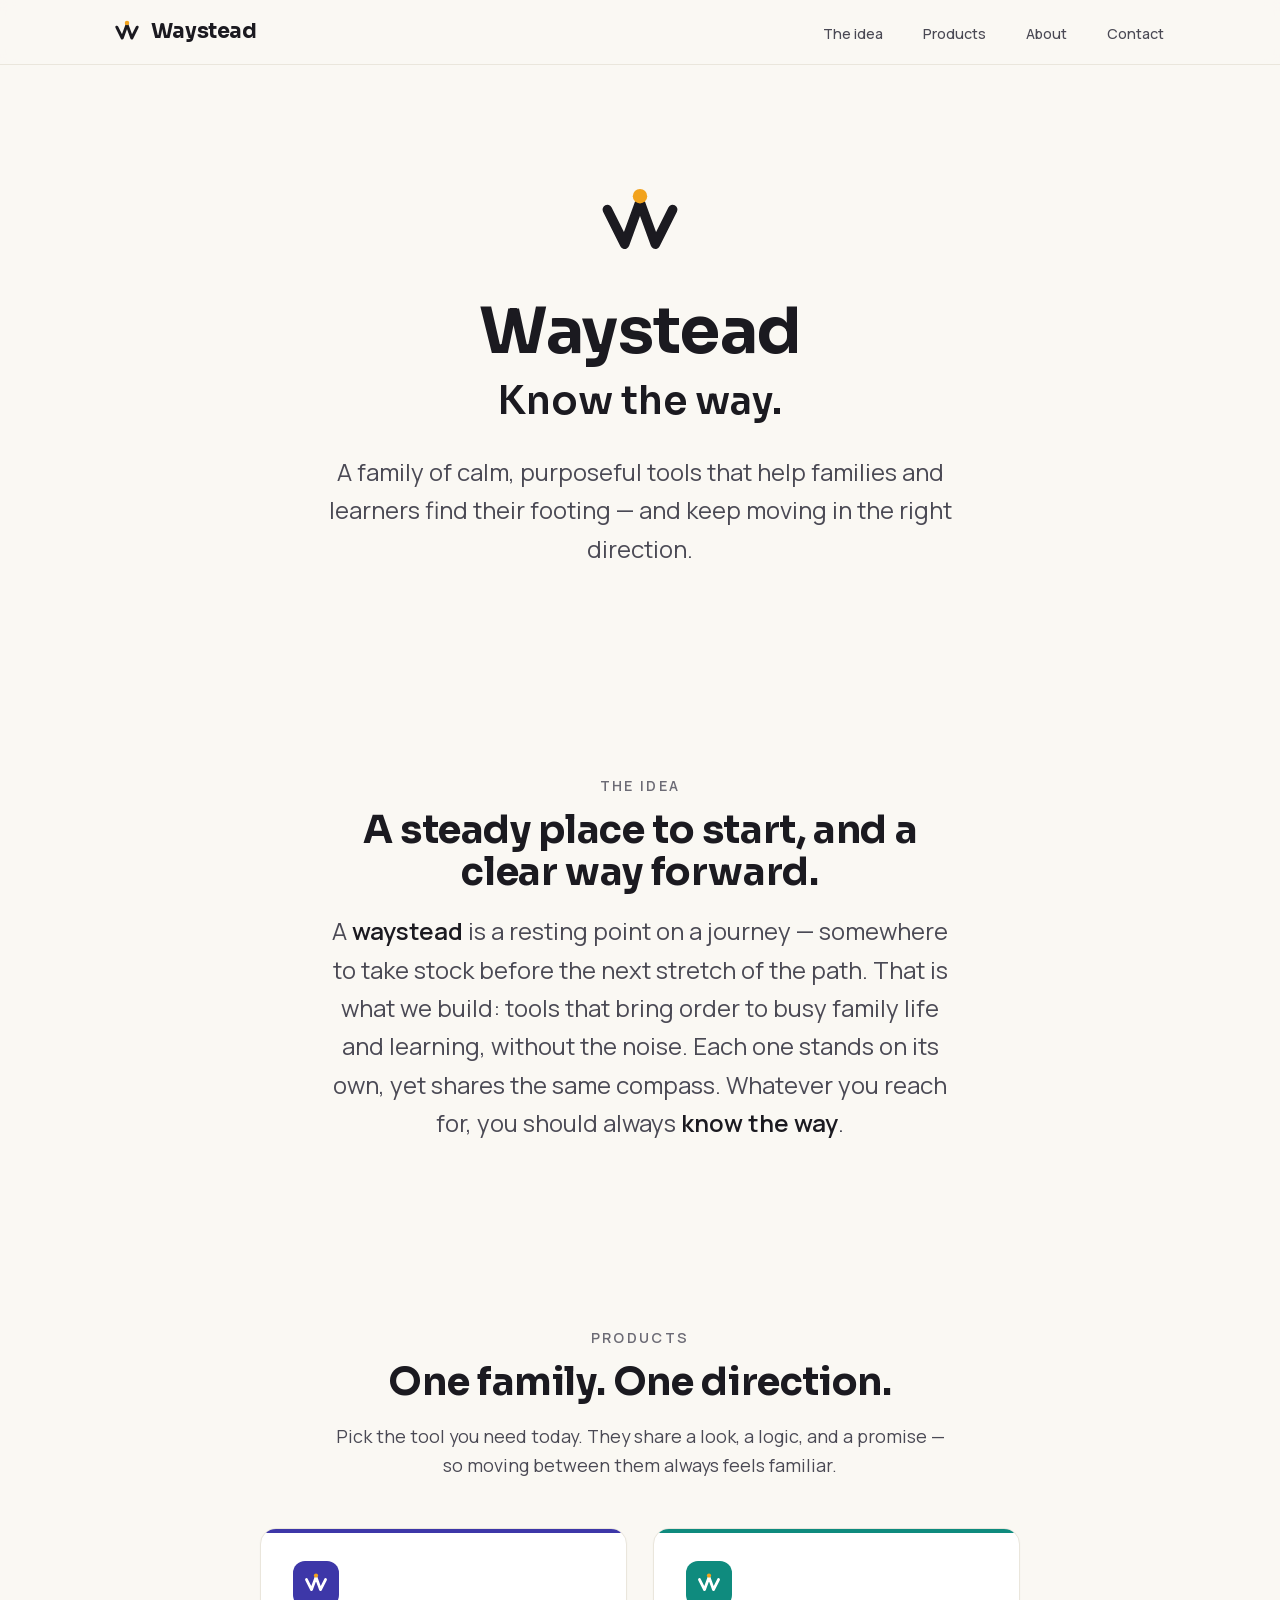
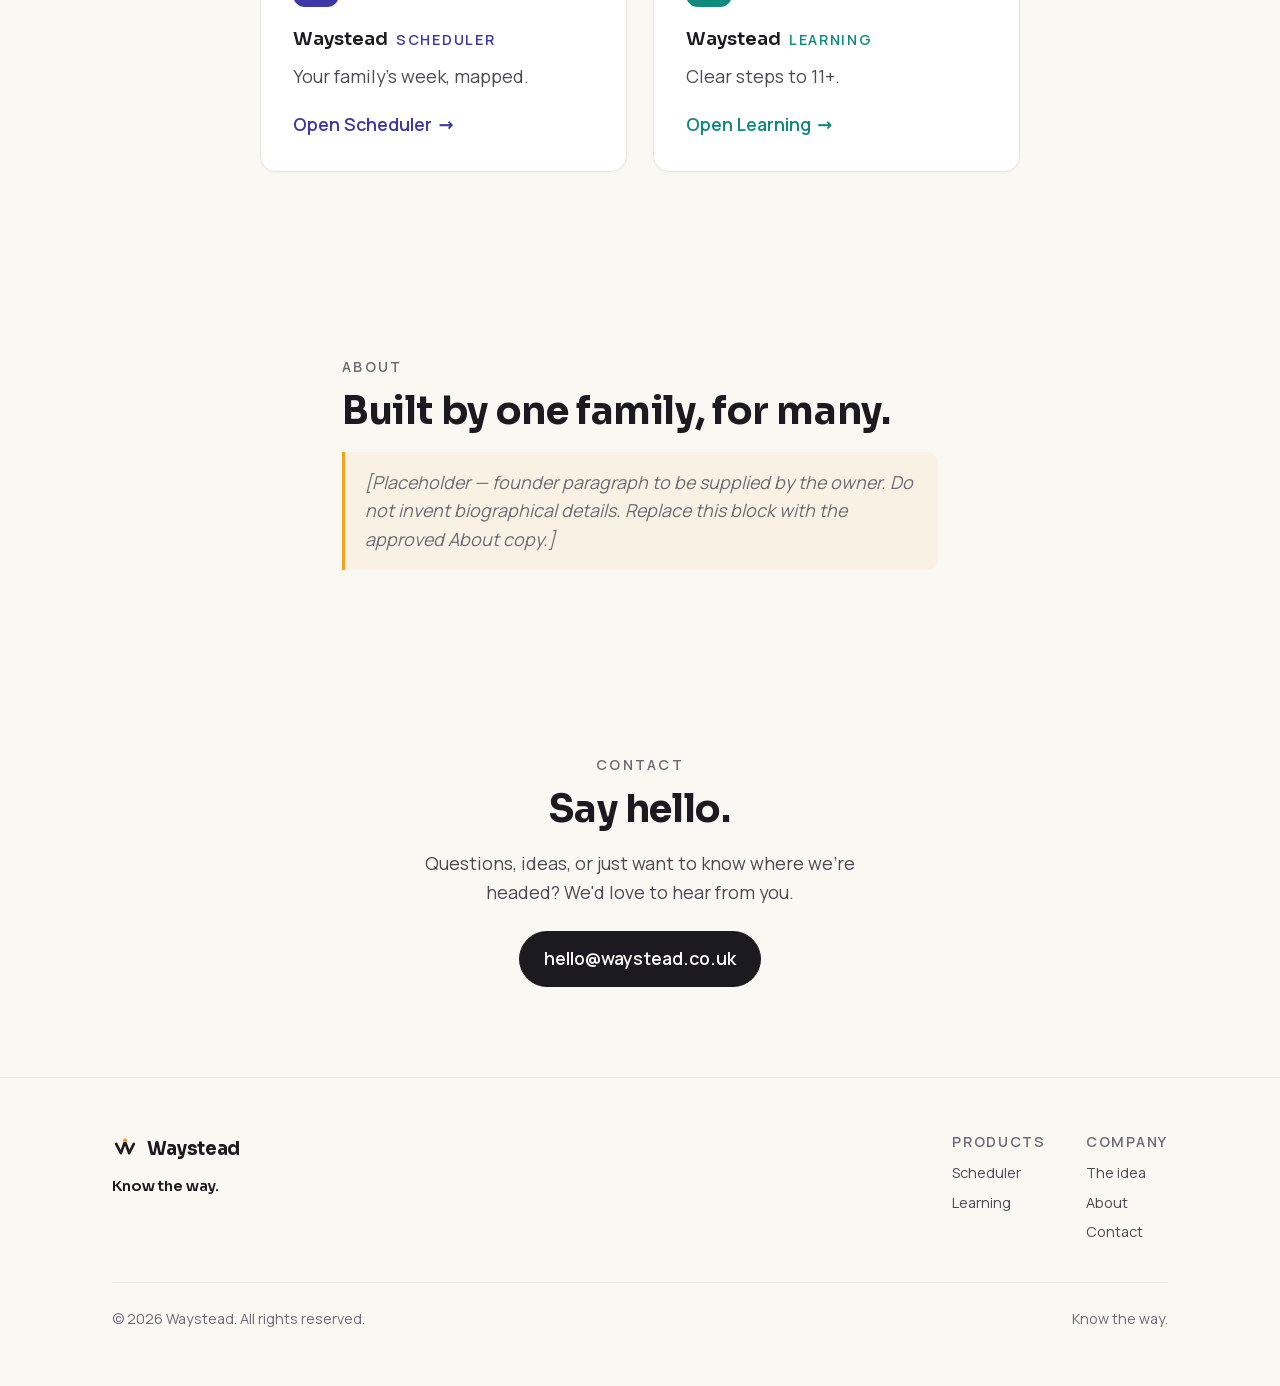
==== index.html @ 55f2e6d3 "Initial commit: Waystead parent static site Single-page static landing site for waystead.co.uk per t" ====
<!DOCTYPE html>
<html lang="en-GB" class="no-js">
<head>
  <meta charset="UTF-8" />
  <meta name="viewport" content="width=device-width, initial-scale=1" />

  <title>Waystead — Know the way.</title>
  <meta name="description" content="Waystead is a family of calm, purposeful tools that help families and learners know the way — starting with Waystead Scheduler and Waystead Learning." />
  <link rel="canonical" href="https://waystead.co.uk/" />
  <meta name="theme-color" content="#FAF8F3" />

  <!-- Icons -->
  <link rel="icon" href="/assets/icons/favicon.svg" type="image/svg+xml" />
  <link rel="icon" href="/assets/icons/favicon.ico" sizes="32x32" />
  <link rel="icon" href="/assets/icons/favicon-32.png" type="image/png" sizes="32x32" />
  <link rel="apple-touch-icon" href="/assets/icons/apple-touch-icon.png" />

  <!-- Open Graph / social -->
  <meta property="og:type" content="website" />
  <meta property="og:site_name" content="Waystead" />
  <meta property="og:title" content="Waystead — Know the way." />
  <meta property="og:description" content="A family of calm, purposeful tools that help families and learners know the way." />
  <meta property="og:url" content="https://waystead.co.uk/" />
  <meta property="og:locale" content="en_GB" />
  <meta property="og:image" content="https://waystead.co.uk/assets/icons/og-image.png" />
  <meta property="og:image:width" content="1200" />
  <meta property="og:image:height" content="630" />
  <meta property="og:image:alt" content="The Waystead waymark — a W of two upward chevrons with an amber dot at the summit." />

  <!-- Twitter -->
  <meta name="twitter:card" content="summary_large_image" />
  <meta name="twitter:title" content="Waystead — Know the way." />
  <meta name="twitter:description" content="A family of calm, purposeful tools that help families and learners know the way." />
  <meta name="twitter:image" content="https://waystead.co.uk/assets/icons/og-image.png" />
  <meta name="twitter:image:alt" content="The Waystead waymark — a W of two upward chevrons with an amber dot at the summit." />

  <!-- Performance: preload self-hosted fonts -->
  <link rel="preload" href="/assets/fonts/sora-latin-var.woff2" as="font" type="font/woff2" crossorigin />
  <link rel="preload" href="/assets/fonts/manrope-latin-var.woff2" as="font" type="font/woff2" crossorigin />

  <link rel="stylesheet" href="/css/styles.css" />

  <!-- Organization structured data (Tech Spec §8) -->
  <script type="application/ld+json">
  {
    "@context": "https://schema.org",
    "@type": "Organization",
    "name": "Waystead",
    "url": "https://waystead.co.uk/",
    "logo": "https://waystead.co.uk/assets/icons/og-image.png",
    "slogan": "Know the way.",
    "contactPoint": {
      "@type": "ContactPoint",
      "email": "hello@waystead.co.uk",
      "contactType": "customer support"
    }
  }
  </script>
</head>
<body>
  <a class="skip-link" href="#main">Skip to content</a>

  <!-- ===================================================================
       Header — neutral chrome (ink on paper). Waymark + wordmark + nav.
       =================================================================== -->
  <header class="site-header">
    <div class="container site-header__inner">
      <a class="brand" href="/" aria-label="Waystead — home">
        <svg class="waymark" viewBox="0 0 100 100" width="30" height="30" fill="none" aria-hidden="true" focusable="false">
          <path d="M16 34 L34 70 L50 26 L66 70 L84 34" stroke="#1B1A20" stroke-width="10" stroke-linecap="round" stroke-linejoin="round"></path>
          <circle cx="50" cy="20" r="7.5" fill="#F2A31D"></circle>
        </svg>
        <span class="wordmark">Waystead</span>
      </a>

      <button class="nav-toggle" type="button" aria-expanded="false" aria-controls="primary-nav" aria-label="Open menu">
        <span class="nav-toggle__bars" aria-hidden="true"></span>
      </button>

      <nav class="nav" id="primary-nav" aria-label="Primary">
        <ul class="nav__list">
          <li><a class="nav__link" href="#idea">The idea</a></li>
          <li><a class="nav__link" href="#products">Products</a></li>
          <li><a class="nav__link" href="#about">About</a></li>
          <li><a class="nav__link" href="#contact">Contact</a></li>
        </ul>
      </nav>
    </div>
  </header>

  <main id="main">
    <!-- =================================================================
         Hero — neutral chrome. Waymark, wordmark, tagline, support line.
         ================================================================= -->
    <section class="hero container" aria-labelledby="hero-title">
      <svg class="hero__mark" viewBox="0 0 100 100" width="96" height="96" fill="none" role="img" aria-label="Waystead waymark">
        <path d="M16 34 L34 70 L50 26 L66 70 L84 34" stroke="#1B1A20" stroke-width="10" stroke-linecap="round" stroke-linejoin="round"></path>
        <circle cx="50" cy="20" r="7.5" fill="#F2A31D"></circle>
      </svg>
      <h1 class="hero__wordmark" id="hero-title">Waystead</h1>
      <p class="hero__tagline">Know the way.</p>
      <p class="hero__support">A family of calm, purposeful tools that help families and learners find their footing — and keep moving in the right direction.</p>
    </section>

    <!-- =================================================================
         The idea — brand story.
         ================================================================= -->
    <section class="section idea" id="idea" aria-labelledby="idea-title">
      <div class="container idea__inner">
        <span class="eyebrow">The idea</span>
        <h2 id="idea-title">A steady place to start, and a clear way forward.</h2>
        <p>A <strong>waystead</strong> is a resting point on a journey — somewhere to take stock before the next stretch of the path. That is what we build: tools that bring order to busy family life and learning, without the noise. Each one stands on its own, yet shares the same compass. Whatever you reach for, you should always <strong>know the way</strong>.</p>
      </div>
    </section>

    <!-- =================================================================
         Products
         ---------------------------------------------------------------
         SINGLE SOURCE OF TRUTH for product data (Tech Spec §5.1).
         Only `live: true` products are rendered below. To LAUNCH a
         product: set live:true, add its href, then uncomment its card
         in the grid AND in the footer "Products" list. Nothing else.

           const products = [
             { slug:'scheduler', descriptor:'Scheduler', live:true,  accent:'indigo',
               tagline:"Your family's week, mapped.", href:'https://scheduler.waystead.co.uk' },
             { slug:'learning',  descriptor:'Learning',  live:true,  accent:'teal',
               tagline:'Clear steps to 11+.',          href:'https://learn.waystead.co.uk' },
             // --- Hidden until launch: do NOT render while live:false ---
             { slug:'tutoring',   descriptor:'Tutoring',   live:false, accent:'amber',
               tagline:'One-to-one, one step at a time.', href:'' },
             { slug:'consulting', descriptor:'Consulting', live:false, accent:'slate',
               tagline:'A steadier way to decide.',        href:'' },
           ];
         ================================================================= -->
    <section class="section products" id="products" aria-labelledby="products-title">
      <div class="container">
        <div class="products__head">
          <span class="eyebrow">Products</span>
          <h2 id="products-title">One family. One direction.</h2>
          <p>Pick the tool you need today. They share a look, a logic, and a promise — so moving between them always feels familiar.</p>
        </div>

        <div class="product-grid">
          <!-- LIVE: Scheduler (indigo) -->
          <a class="card card--indigo" href="https://scheduler.waystead.co.uk">
            <span class="card__badge" aria-hidden="true">
              <svg viewBox="0 0 100 100" width="28" height="28" fill="none">
                <path d="M16 34 L34 70 L50 26 L66 70 L84 34" stroke="#FFFFFF" stroke-width="10" stroke-linecap="round" stroke-linejoin="round"></path>
                <circle cx="50" cy="20" r="7.5" fill="#F2A31D"></circle>
              </svg>
            </span>
            <span class="card__brand">
              <span class="card__wordmark">Waystead</span>
              <span class="card__descriptor">Scheduler</span>
            </span>
            <p class="card__tagline">Your family's week, mapped.</p>
            <span class="card__cta">Open Scheduler <span class="arrow" aria-hidden="true">→</span></span>
          </a>

          <!-- LIVE: Learning (teal) -->
          <a class="card card--teal" href="https://learn.waystead.co.uk">
            <span class="card__badge" aria-hidden="true">
              <svg viewBox="0 0 100 100" width="28" height="28" fill="none">
                <path d="M16 34 L34 70 L50 26 L66 70 L84 34" stroke="#FFFFFF" stroke-width="10" stroke-linecap="round" stroke-linejoin="round"></path>
                <circle cx="50" cy="20" r="7.5" fill="#F2A31D"></circle>
              </svg>
            </span>
            <span class="card__brand">
              <span class="card__wordmark">Waystead</span>
              <span class="card__descriptor">Learning</span>
            </span>
            <p class="card__tagline">Clear steps to 11+.</p>
            <span class="card__cta">Open Learning <span class="arrow" aria-hidden="true">→</span></span>
          </a>

          <!-- ============================================================
               HIDDEN UNTIL LAUNCH — do not render while live:false.
               Uncomment a block (and its footer entry) the day it ships.

          <a class="card card--amber" href="REPLACE_WITH_HREF">
            <span class="card__badge" aria-hidden="true">
              <svg viewBox="0 0 100 100" width="28" height="28" fill="none">
                <path d="M16 34 L34 70 L50 26 L66 70 L84 34" stroke="#FFFFFF" stroke-width="10" stroke-linecap="round" stroke-linejoin="round"></path>
                <circle cx="50" cy="20" r="7.5" fill="#F2A31D"></circle>
              </svg>
            </span>
            <span class="card__brand">
              <span class="card__wordmark">Waystead</span>
              <span class="card__descriptor">Tutoring</span>
            </span>
            <p class="card__tagline">One-to-one, one step at a time.</p>
            <span class="card__cta">Open Tutoring <span class="arrow" aria-hidden="true">→</span></span>
          </a>

          <a class="card card--slate" href="REPLACE_WITH_HREF">
            <span class="card__badge" aria-hidden="true">
              <svg viewBox="0 0 100 100" width="28" height="28" fill="none">
                <path d="M16 34 L34 70 L50 26 L66 70 L84 34" stroke="#FFFFFF" stroke-width="10" stroke-linecap="round" stroke-linejoin="round"></path>
                <circle cx="50" cy="20" r="7.5" fill="#F2A31D"></circle>
              </svg>
            </span>
            <span class="card__brand">
              <span class="card__wordmark">Waystead</span>
              <span class="card__descriptor">Consulting</span>
            </span>
            <p class="card__tagline">A steadier way to decide.</p>
            <span class="card__cta">Open Consulting <span class="arrow" aria-hidden="true">→</span></span>
          </a>
               ============================================================ -->
        </div>
      </div>
    </section>

    <!-- =================================================================
         About — founder/company. Owner-supplied; placeholder until given.
         ================================================================= -->
    <section class="section about" id="about" aria-labelledby="about-title">
      <div class="container about__inner">
        <span class="eyebrow">About</span>
        <h2 id="about-title">Built by one family, for many.</h2>
        <p class="placeholder"><em>[Placeholder — founder paragraph to be supplied by the owner. Do not invent biographical details. Replace this block with the approved About copy.]</em></p>
      </div>
    </section>

    <!-- =================================================================
         Contact
         ================================================================= -->
    <section class="section contact" id="contact" aria-labelledby="contact-title">
      <div class="container contact__inner">
        <span class="eyebrow">Contact</span>
        <h2 id="contact-title">Say hello.</h2>
        <p>Questions, ideas, or just want to know where we're headed? We'd love to hear from you.</p>
        <a class="btn" href="mailto:hello@waystead.co.uk">hello@waystead.co.uk</a>
      </div>
    </section>
  </main>

  <!-- ===================================================================
       Footer — neutral chrome. Wordmark, LIVE products only, contact.
       =================================================================== -->
  <footer class="site-footer">
    <div class="container">
      <div class="site-footer__top">
        <div>
          <a class="brand" href="/" aria-label="Waystead — home">
            <svg class="waymark" viewBox="0 0 100 100" width="26" height="26" fill="none" aria-hidden="true" focusable="false">
              <path d="M16 34 L34 70 L50 26 L66 70 L84 34" stroke="#1B1A20" stroke-width="10" stroke-linecap="round" stroke-linejoin="round"></path>
              <circle cx="50" cy="20" r="7.5" fill="#F2A31D"></circle>
            </svg>
            <span class="wordmark">Waystead</span>
          </a>
          <p class="site-footer__tagline">Know the way.</p>
        </div>

        <nav class="footer-nav" aria-label="Footer">
          <div class="footer-nav__col">
            <h3>Products</h3>
            <ul>
              <!-- LIVE products only. Add an entry here when a product launches. -->
              <li><a href="https://scheduler.waystead.co.uk">Scheduler</a></li>
              <li><a href="https://learn.waystead.co.uk">Learning</a></li>
            </ul>
          </div>
          <div class="footer-nav__col">
            <h3>Company</h3>
            <ul>
              <li><a href="#idea">The idea</a></li>
              <li><a href="#about">About</a></li>
              <li><a href="mailto:hello@waystead.co.uk">Contact</a></li>
            </ul>
          </div>
        </nav>
      </div>

      <div class="site-footer__bottom">
        <span>&copy; <span id="year">2026</span> Waystead. All rights reserved.</span>
        <span>Know the way.</span>
      </div>
    </div>
  </footer>

  <script src="/js/main.js" defer></script>
</body>
</html>
---- css/styles.css ----
/* ==========================================================================
   Waystead — parent site stylesheet
   Static, dependency-light. Brand tokens per Tech Spec §4.
   Rules enforced here:
   - Wordmark "Waystead" is always --ink, never recoloured.
   - Parent chrome (header/hero/footer) is --ink on --paper only.
   - Accent colours appear ONLY on product cards (.card--*).
   ========================================================================== */

/* ---- Self-hosted fonts (latin subset, variable woff2) -------------------- */
/* Manrope variable covers 400–600; Sora variable covers 600–700.            */
@font-face {
  font-family: "Manrope";
  font-style: normal;
  font-weight: 400 600;
  font-display: swap;
  src: url("../assets/fonts/manrope-latin-var.woff2") format("woff2");
  unicode-range: U+0000-00FF, U+0131, U+0152-0153, U+02BB-02BC, U+02C6, U+02DA,
    U+02DC, U+2000-206F, U+2074, U+20AC, U+2122, U+2191, U+2193, U+2212, U+2215,
    U+FEFF, U+FFFD;
}
@font-face {
  font-family: "Sora";
  font-style: normal;
  font-weight: 600 700;
  font-display: swap;
  src: url("../assets/fonts/sora-latin-var.woff2") format("woff2");
  unicode-range: U+0000-00FF, U+0131, U+0152-0153, U+02BB-02BC, U+02C6, U+02DA,
    U+02DC, U+2000-206F, U+2074, U+20AC, U+2122, U+2191, U+2193, U+2212, U+2215,
    U+FEFF, U+FFFD;
}

/* ---- Brand tokens (Tech Spec §4) ---------------------------------------- */
:root {
  /* Colour */
  --indigo: #3d37a8;   /* Scheduler accent / primary */
  --teal:   #0f8b7e;   /* Learning accent */
  --amber:  #f2a31d;   /* "you are here" dot / Tutoring */
  --slate:  #4b5567;   /* Consulting accent */
  --ink:    #1b1a20;   /* text */
  --paper:  #faf8f3;   /* background */

  /* Derived neutrals (kept within the ink/paper family, no new brand hues) */
  --ink-70: #4a4954;
  --ink-55: #6c6b75;
  --hairline: #eae6dc;
  --card-bg: #ffffff;

  /* Type */
  --font-head: "Sora", system-ui, -apple-system, "Segoe UI", sans-serif;
  --font-body: "Manrope", system-ui, -apple-system, "Segoe UI", sans-serif;

  /* Layout */
  --maxw: 1120px;
  --radius: 16px;
  --gap: clamp(1rem, 2vw, 2rem);

  /* Fluid type scale */
  --step--1: clamp(0.83rem, 0.8rem + 0.15vw, 0.9rem);
  --step-0:  clamp(1rem, 0.96rem + 0.2vw, 1.125rem);
  --step-1:  clamp(1.2rem, 1.1rem + 0.5vw, 1.5rem);
  --step-2:  clamp(1.6rem, 1.3rem + 1.4vw, 2.4rem);
  --step-3:  clamp(2.4rem, 1.8rem + 3vw, 4rem);
}

/* ---- Reset / base ------------------------------------------------------- */
*,
*::before,
*::after { box-sizing: border-box; }

html { -webkit-text-size-adjust: 100%; scroll-behavior: smooth; }

@media (prefers-reduced-motion: reduce) {
  html { scroll-behavior: auto; }
  *,
  *::before,
  *::after {
    animation-duration: 0.001ms !important;
    animation-iteration-count: 1 !important;
    transition-duration: 0.001ms !important;
    scroll-behavior: auto !important;
  }
}

body {
  margin: 0;
  font-family: var(--font-body);
  font-size: var(--step-0);
  font-weight: 400;
  line-height: 1.6;
  color: var(--ink);
  background: var(--paper);
  -webkit-font-smoothing: antialiased;
  text-rendering: optimizeLegibility;
}

h1, h2, h3 {
  font-family: var(--font-head);
  line-height: 1.1;
  color: var(--ink);
  margin: 0 0 0.5em;
  letter-spacing: -0.01em;
}

p { margin: 0 0 1rem; }
p:last-child { margin-bottom: 0; }

a { color: inherit; }

img, svg { display: block; max-width: 100%; }

/* ---- Focus visibility (a11y §7) ----------------------------------------- */
:focus-visible {
  outline: 3px solid var(--indigo);
  outline-offset: 3px;
  border-radius: 4px;
}

/* Skip link */
.skip-link {
  position: absolute;
  left: 0.5rem;
  top: -3rem;
  z-index: 200;
  background: var(--ink);
  color: var(--paper);
  padding: 0.6rem 1rem;
  border-radius: 8px;
  font-weight: 600;
  transition: top 0.15s ease;
}
.skip-link:focus { top: 0.5rem; }

.visually-hidden {
  position: absolute !important;
  width: 1px; height: 1px;
  padding: 0; margin: -1px;
  overflow: hidden;
  clip: rect(0 0 0 0);
  white-space: nowrap;
  border: 0;
}

/* ---- Layout helpers ----------------------------------------------------- */
.container {
  width: 100%;
  max-width: var(--maxw);
  margin-inline: auto;
  padding-inline: clamp(1.1rem, 4vw, 2rem);
}

.section { padding-block: clamp(3rem, 7vw, 6rem); }

/* ---- Wordmark (ALWAYS ink — never recoloured) --------------------------- */
.wordmark {
  font-family: var(--font-head);
  font-weight: 700;
  color: var(--ink);
  letter-spacing: -0.02em;
  text-decoration: none;
}

/* Shared waymark mark sizing */
.waymark { flex: none; }

/* ==========================================================================
   Header
   ========================================================================== */
.site-header {
  position: sticky;
  top: 0;
  z-index: 100;
  background: color-mix(in srgb, var(--paper) 88%, transparent);
  backdrop-filter: saturate(140%) blur(8px);
  border-bottom: 1px solid var(--hairline);
}

.site-header__inner {
  display: flex;
  align-items: center;
  justify-content: space-between;
  gap: 1rem;
  min-height: 64px;
  padding-block: 0.5rem;
}

.brand {
  display: inline-flex;
  align-items: center;
  gap: 0.55rem;
  text-decoration: none;
}
.brand .waymark { width: 30px; height: 30px; }
.brand .wordmark { font-size: 1.3rem; }

/* Primary nav */
.nav { display: flex; align-items: center; }
.nav__list {
  display: flex;
  align-items: center;
  gap: clamp(1rem, 2.5vw, 2rem);
  list-style: none;
  margin: 0;
  padding: 0;
}
.nav__link {
  font-family: var(--font-body);
  font-weight: 500;
  font-size: var(--step--1);
  color: var(--ink-70);
  text-decoration: none;
  padding: 0.5rem 0.25rem;
  position: relative;
}
.nav__link:hover { color: var(--ink); }
.nav__link::after {
  content: "";
  position: absolute;
  left: 0.25rem; right: 0.25rem; bottom: 0.2rem;
  height: 2px;
  background: var(--amber);
  transform: scaleX(0);
  transform-origin: left;
  transition: transform 0.18s ease;
}
.nav__link:hover::after,
.nav__link:focus-visible::after { transform: scaleX(1); }

/* Hamburger toggle (hidden on desktop) */
.nav-toggle {
  display: none;
  align-items: center;
  justify-content: center;
  width: 44px; height: 44px;
  padding: 0;
  background: transparent;
  border: 1px solid var(--hairline);
  border-radius: 10px;
  cursor: pointer;
  color: var(--ink);
}
.nav-toggle__bars,
.nav-toggle__bars::before,
.nav-toggle__bars::after {
  content: "";
  display: block;
  width: 20px; height: 2px;
  background: currentColor;
  border-radius: 2px;
  transition: transform 0.2s ease, opacity 0.2s ease;
}
.nav-toggle__bars { position: relative; }
.nav-toggle__bars::before { position: absolute; top: -6px; }
.nav-toggle__bars::after  { position: absolute; top: 6px; }
.nav-toggle[aria-expanded="true"] .nav-toggle__bars { background: transparent; }
.nav-toggle[aria-expanded="true"] .nav-toggle__bars::before { top: 0; transform: rotate(45deg); }
.nav-toggle[aria-expanded="true"] .nav-toggle__bars::after  { top: 0; transform: rotate(-45deg); }

/* ==========================================================================
   Hero  (neutral chrome — ink on paper only)
   ========================================================================== */
.hero {
  text-align: center;
  padding-block: clamp(3.5rem, 9vw, 7rem);
}
.hero__mark {
  width: clamp(64px, 12vw, 96px);
  height: auto;
  margin: 0 auto 1.5rem;
}
.hero__wordmark {
  font-size: var(--step-3);
  font-weight: 700;
  margin: 0 0 0.25rem;
}
.hero__tagline {
  font-family: var(--font-head);
  font-weight: 600;
  font-size: var(--step-2);
  color: var(--ink);
  margin: 0 0 1.25rem;
}
.hero__support {
  max-width: 46ch;
  margin-inline: auto;
  color: var(--ink-70);
  font-size: var(--step-1);
}

/* ==========================================================================
   The idea
   ========================================================================== */
.idea__inner { max-width: 64ch; margin-inline: auto; text-align: center; }
.idea h2 { font-size: var(--step-2); }
.idea p { color: var(--ink-70); font-size: var(--step-1); }
.idea strong { color: var(--ink); font-weight: 600; }

.eyebrow {
  display: inline-block;
  font-family: var(--font-body);
  font-weight: 600;
  font-size: var(--step--1);
  letter-spacing: 0.16em;
  text-transform: uppercase;
  color: var(--ink-55);
  margin-bottom: 0.75rem;
}

/* ==========================================================================
   Products
   Column count follows the number of live cards (auto-fit, centred).
   ========================================================================== */
.products { text-align: center; }
.products__head { max-width: 56ch; margin: 0 auto clamp(2rem, 5vw, 3rem); }
.products h2 { font-size: var(--step-2); }
.products__head p { color: var(--ink-70); }

.product-grid {
  display: grid;
  /* Auto-fit so the grid follows the live-product count: 1 col on mobile,
     up to as many ~300px columns as fit. With 2 live products this yields
     2 centred columns on tablet/desktop, and adapts to 3–4 automatically. */
  grid-template-columns: repeat(auto-fit, minmax(min(100%, 300px), 1fr));
  gap: var(--gap);
  max-width: 760px;          /* keeps 2 cards centred, not stretched full-width */
  margin-inline: auto;
}

/* Product card — accent scoped here ONLY */
.card {
  --accent: var(--ink);
  display: flex;
  flex-direction: column;
  text-align: left;
  background: var(--card-bg);
  border: 1px solid var(--hairline);
  border-radius: var(--radius);
  padding: clamp(1.5rem, 3vw, 2rem);
  text-decoration: none;
  color: var(--ink);
  box-shadow: 0 1px 2px rgba(27, 26, 32, 0.04);
  transition: transform 0.18s ease, box-shadow 0.18s ease, border-color 0.18s ease;
  position: relative;
  overflow: hidden;
}
.card::before {            /* accent top rule */
  content: "";
  position: absolute;
  inset: 0 0 auto 0;
  height: 4px;
  background: var(--accent);
}
a.card:hover {
  transform: translateY(-3px);
  box-shadow: 0 12px 28px rgba(27, 26, 32, 0.10);
  border-color: color-mix(in srgb, var(--accent) 40%, var(--hairline));
}

.card__badge {
  width: 46px; height: 46px;
  display: grid;
  place-items: center;
  border-radius: 12px;
  background: var(--accent);
  margin-bottom: 1.1rem;
}
.card__badge svg { width: 28px; height: 28px; }

/* Brand line inside a card: wordmark stays ink, descriptor takes the accent */
.card__brand {
  display: flex;
  align-items: baseline;
  gap: 0.5rem;
  flex-wrap: wrap;
  margin-bottom: 0.5rem;
}
.card__wordmark {
  font-family: var(--font-head);
  font-weight: 600;
  font-size: 1.15rem;
  color: var(--ink);          /* never recoloured */
}
.card__descriptor {
  font-family: var(--font-body);
  font-weight: 600;
  font-size: var(--step--1);
  letter-spacing: 0.12em;
  text-transform: uppercase;
  color: var(--accent);       /* accent appears here */
}
.card__tagline {
  color: var(--ink-70);
  margin: 0 0 1.25rem;
}
.card__cta {
  margin-top: auto;
  font-weight: 600;
  color: var(--accent);
  display: inline-flex;
  align-items: center;
  gap: 0.4rem;
}
.card__cta .arrow { transition: transform 0.18s ease; }
a.card:hover .card__cta .arrow { transform: translateX(3px); }

/* Accent modifiers (Tech Spec §5 reusable component) */
.card--indigo { --accent: var(--indigo); }
.card--teal   { --accent: var(--teal); }
.card--amber  { --accent: var(--amber); }
.card--slate  { --accent: var(--slate); }

/* "In development" variant (used only if a future card is rendered) */
.card--soon { cursor: default; }
.card--soon .card__badge { background: var(--ink-55); }
.pill {
  align-self: flex-start;
  margin-top: auto;
  font-size: var(--step--1);
  font-weight: 600;
  color: var(--ink-70);
  background: var(--paper);
  border: 1px solid var(--hairline);
  border-radius: 999px;
  padding: 0.25rem 0.7rem;
}

/* ==========================================================================
   About
   ========================================================================== */
.about__inner { max-width: 60ch; margin-inline: auto; }
.about h2 { font-size: var(--step-2); }
.about p { color: var(--ink-70); }
.placeholder {
  border-left: 3px solid var(--amber);
  background: color-mix(in srgb, var(--amber) 7%, var(--paper));
  padding: 1rem 1.25rem;
  border-radius: 0 10px 10px 0;
  color: var(--ink-70);
}
.placeholder em { color: var(--ink-55); }

/* ==========================================================================
   Contact
   ========================================================================== */
.contact { text-align: center; }
.contact__inner { max-width: 48ch; margin-inline: auto; }
.contact h2 { font-size: var(--step-2); }
.contact p { color: var(--ink-70); }
.btn {
  display: inline-flex;
  align-items: center;
  gap: 0.5rem;
  margin-top: 0.5rem;
  font-family: var(--font-body);
  font-weight: 600;
  font-size: var(--step-0);
  color: var(--paper);
  background: var(--ink);
  border: 1px solid var(--ink);
  border-radius: 999px;
  padding: 0.8rem 1.5rem;
  text-decoration: none;
  min-height: 44px;
  transition: background 0.18s ease, transform 0.18s ease;
}
.btn:hover { background: #2b2a33; transform: translateY(-1px); }

/* ==========================================================================
   Footer  (neutral chrome — ink on paper only)
   ========================================================================== */
.site-footer {
  border-top: 1px solid var(--hairline);
  padding-block: clamp(2.5rem, 5vw, 3.5rem);
  font-size: var(--step--1);
  color: var(--ink-70);
}
.site-footer__top {
  display: flex;
  flex-wrap: wrap;
  gap: 2rem;
  justify-content: space-between;
  align-items: flex-start;
  margin-bottom: 2rem;
}
.site-footer .brand .waymark { width: 26px; height: 26px; }
.site-footer .brand .wordmark { font-size: 1.15rem; }
.site-footer__tagline {
  font-family: var(--font-head);
  font-weight: 600;
  color: var(--ink);
  margin-top: 0.5rem;
}
.footer-nav {
  display: flex;
  flex-wrap: wrap;
  gap: 2.5rem;
}
.footer-nav__col h3 {
  font-family: var(--font-body);
  font-size: var(--step--1);
  font-weight: 600;
  letter-spacing: 0.12em;
  text-transform: uppercase;
  color: var(--ink-55);
  margin-bottom: 0.75rem;
}
.footer-nav__col ul { list-style: none; margin: 0; padding: 0; }
.footer-nav__col li { margin-bottom: 0.4rem; }
.footer-nav__col a { color: var(--ink-70); text-decoration: none; }
.footer-nav__col a:hover { color: var(--ink); text-decoration: underline; }
.site-footer__bottom {
  display: flex;
  flex-wrap: wrap;
  gap: 0.5rem 1.5rem;
  justify-content: space-between;
  padding-top: 1.5rem;
  border-top: 1px solid var(--hairline);
  color: var(--ink-55);
}

/* ==========================================================================
   Responsive — mobile nav under 768px (Tech Spec §6)
   ========================================================================== */
@media (max-width: 768px) {
  .nav-toggle { display: inline-flex; }

  .nav {
    position: absolute;
    inset: 64px 0 auto 0;
    background: var(--paper);
    border-bottom: 1px solid var(--hairline);
    box-shadow: 0 10px 24px rgba(27, 26, 32, 0.08);
    /* Collapsed by default; JS toggles [data-open] */
    display: grid;
    grid-template-rows: 0fr;
    transition: grid-template-rows 0.22s ease;
  }
  .nav[data-open="true"] { grid-template-rows: 1fr; }
  .nav__list {
    flex-direction: column;
    align-items: stretch;
    gap: 0;
    overflow: hidden;
  }
  .nav__link {
    display: block;
    padding: 0.9rem clamp(1.1rem, 4vw, 2rem);
    border-top: 1px solid var(--hairline);
    font-size: var(--step-0);
    min-height: 44px;
  }
  .nav__link::after { display: none; }

  /* No-JS fallback: if JS never runs, keep nav usable as static list */
  html.no-js .nav {
    position: static;
    grid-template-rows: 1fr;
    box-shadow: none;
  }
  html.no-js .nav-toggle { display: none; }
}
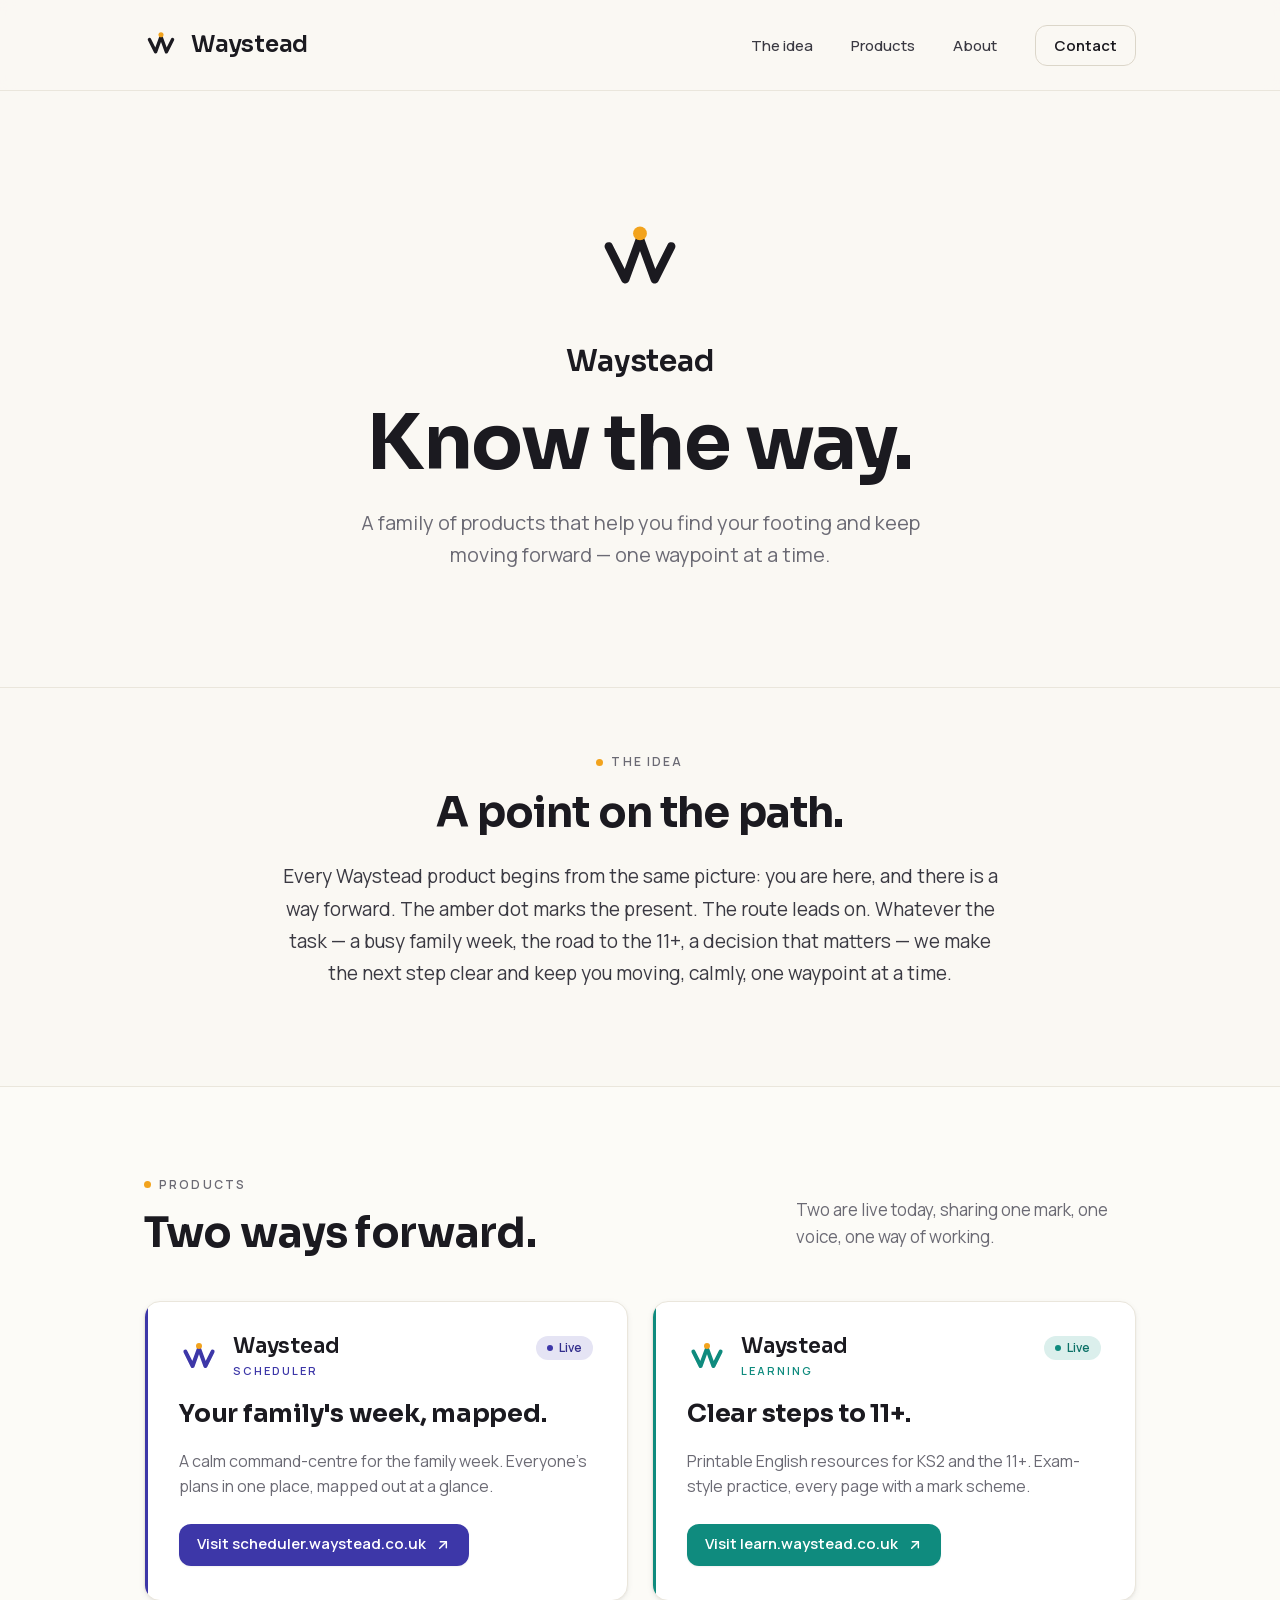
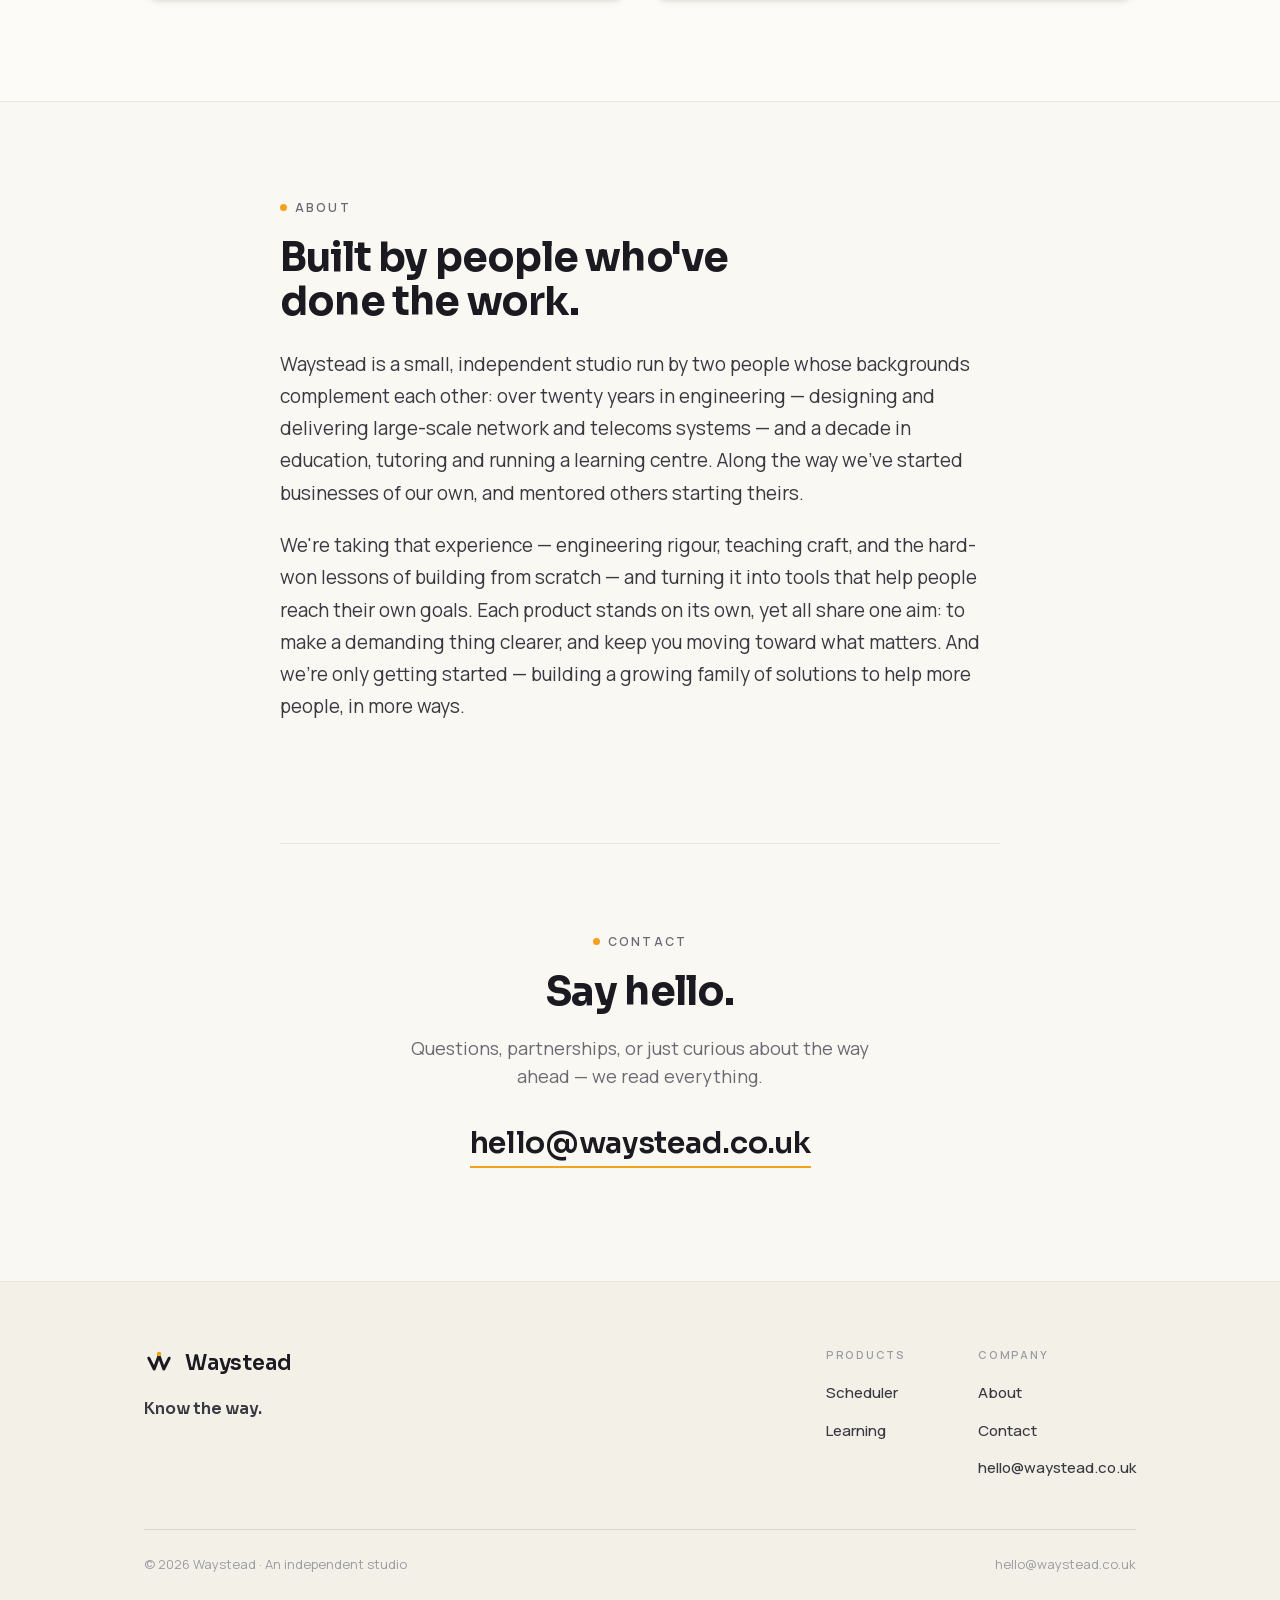
==== commit 5412d4f4: "Finalise About copy; rebuild site 1:1 from Design export Set the real, owner-approved About section " ====
--- a/index.html
+++ b/index.html
@@ -5,7 +5,7 @@
   <meta name="viewport" content="width=device-width, initial-scale=1" />
 
   <title>Waystead — Know the way.</title>
-  <meta name="description" content="Waystead is a family of calm, purposeful tools that help families and learners know the way — starting with Waystead Scheduler and Waystead Learning." />
+  <meta name="description" content="A family of products that help you find your footing and keep moving forward — one waypoint at a time." />
   <link rel="canonical" href="https://waystead.co.uk/" />
   <meta name="theme-color" content="#FAF8F3" />
 
@@ -19,7 +19,7 @@
   <meta property="og:type" content="website" />
   <meta property="og:site_name" content="Waystead" />
   <meta property="og:title" content="Waystead — Know the way." />
-  <meta property="og:description" content="A family of calm, purposeful tools that help families and learners know the way." />
+  <meta property="og:description" content="A family of products that help you find your footing and keep moving forward — one waypoint at a time." />
   <meta property="og:url" content="https://waystead.co.uk/" />
   <meta property="og:locale" content="en_GB" />
   <meta property="og:image" content="https://waystead.co.uk/assets/icons/og-image.png" />
@@ -30,7 +30,7 @@
   <!-- Twitter -->
   <meta name="twitter:card" content="summary_large_image" />
   <meta name="twitter:title" content="Waystead — Know the way." />
-  <meta name="twitter:description" content="A family of calm, purposeful tools that help families and learners know the way." />
+  <meta name="twitter:description" content="A family of products that help you find your footing and keep moving forward — one waypoint at a time." />
   <meta name="twitter:image" content="https://waystead.co.uk/assets/icons/og-image.png" />
   <meta name="twitter:image:alt" content="The Waystead waymark — a W of two upward chevrons with an amber dot at the summit." />
 
@@ -40,7 +40,7 @@
 
   <link rel="stylesheet" href="/css/styles.css" />
 
-  <!-- Organization structured data (Tech Spec §8) -->
+  <!-- Organization structured data -->
   <script type="application/ld+json">
   {
     "@context": "https://schema.org",
@@ -61,12 +61,12 @@
   <a class="skip-link" href="#main">Skip to content</a>
 
   <!-- ===================================================================
-       Header — neutral chrome (ink on paper). Waymark + wordmark + nav.
+       Header — neutral chrome (ink on paper).
        =================================================================== -->
   <header class="site-header">
-    <div class="container site-header__inner">
+    <div class="wrap site-header__inner">
       <a class="brand" href="/" aria-label="Waystead — home">
-        <svg class="waymark" viewBox="0 0 100 100" width="30" height="30" fill="none" aria-hidden="true" focusable="false">
+        <svg class="brand__mark" viewBox="0 0 100 100" width="34" height="34" fill="none" aria-hidden="true" focusable="false">
           <path d="M16 34 L34 70 L50 26 L66 70 L84 34" stroke="#1B1A20" stroke-width="10" stroke-linecap="round" stroke-linejoin="round"></path>
           <circle cx="50" cy="20" r="7.5" fill="#F2A31D"></circle>
         </svg>
@@ -74,7 +74,11 @@
       </a>
 
       <button class="nav-toggle" type="button" aria-expanded="false" aria-controls="primary-nav" aria-label="Open menu">
-        <span class="nav-toggle__bars" aria-hidden="true"></span>
+        <svg width="22" height="22" viewBox="0 0 24 24" fill="none" stroke="currentColor" stroke-width="2" stroke-linecap="round" aria-hidden="true">
+          <path d="M3 6h18"></path>
+          <path d="M3 12h18"></path>
+          <path d="M3 18h18"></path>
+        </svg>
       </button>
 
       <nav class="nav" id="primary-nav" aria-label="Primary">
@@ -82,7 +86,7 @@
           <li><a class="nav__link" href="#idea">The idea</a></li>
           <li><a class="nav__link" href="#products">Products</a></li>
           <li><a class="nav__link" href="#about">About</a></li>
-          <li><a class="nav__link" href="#contact">Contact</a></li>
+          <li><a class="nav__link nav__link--btn" href="#contact">Contact</a></li>
         </ul>
       </nav>
     </div>
@@ -90,26 +94,31 @@
 
   <main id="main">
     <!-- =================================================================
-         Hero — neutral chrome. Waymark, wordmark, tagline, support line.
-         ================================================================= -->
-    <section class="hero container" aria-labelledby="hero-title">
-      <svg class="hero__mark" viewBox="0 0 100 100" width="96" height="96" fill="none" role="img" aria-label="Waystead waymark">
-        <path d="M16 34 L34 70 L50 26 L66 70 L84 34" stroke="#1B1A20" stroke-width="10" stroke-linecap="round" stroke-linejoin="round"></path>
+         Hero — waymark, wordmark, "Know the way.", supporting line.
+         ================================================================= -->
+    <section class="wrap hero" aria-labelledby="hero-title">
+      <svg class="hero__mark" viewBox="0 0 100 100" fill="none" role="img" aria-label="Waystead waymark">
+        <path d="M16 34 L34 70 L50 26 L66 70 L84 34" stroke="#1B1A20" stroke-width="9" stroke-linecap="round" stroke-linejoin="round"></path>
         <circle cx="50" cy="20" r="7.5" fill="#F2A31D"></circle>
       </svg>
-      <h1 class="hero__wordmark" id="hero-title">Waystead</h1>
-      <p class="hero__tagline">Know the way.</p>
-      <p class="hero__support">A family of calm, purposeful tools that help families and learners find their footing — and keep moving in the right direction.</p>
-    </section>
-
-    <!-- =================================================================
-         The idea — brand story.
-         ================================================================= -->
-    <section class="section idea" id="idea" aria-labelledby="idea-title">
-      <div class="container idea__inner">
-        <span class="eyebrow">The idea</span>
-        <h2 id="idea-title">A steady place to start, and a clear way forward.</h2>
-        <p>A <strong>waystead</strong> is a resting point on a journey — somewhere to take stock before the next stretch of the path. That is what we build: tools that bring order to busy family life and learning, without the noise. Each one stands on its own, yet shares the same compass. Whatever you reach for, you should always <strong>know the way</strong>.</p>
+      <span class="wordmark hero__wordmark">Waystead</span>
+      <h1 class="hero__title" id="hero-title">Know the way.</h1>
+      <p class="hero__lede">A family of products that help you find your footing and keep moving forward — one waypoint at a time.</p>
+    </section>
+
+    <!-- =================================================================
+         The idea
+         ================================================================= -->
+    <section class="idea" id="idea" aria-labelledby="idea-title">
+      <div class="wrap">
+        <div class="idea__inner">
+          <p class="eyebrow eyebrow--center">
+            <span class="eyebrow__dot" aria-hidden="true"></span>
+            <span class="eyebrow__label">The idea</span>
+          </p>
+          <h2 class="idea__title" id="idea-title">A point on the path.</h2>
+          <p class="idea__body">Every Waystead product begins from the same picture: you are here, and there is a way forward. The amber dot marks the present. The route leads on. Whatever the task — a busy family week, the road to the 11+, a decision that matters — we make the next step clear and keep you moving, calmly, one waypoint at a time.</p>
+        </div>
       </div>
     </section>
 
@@ -117,165 +126,216 @@
          Products
          ---------------------------------------------------------------
          SINGLE SOURCE OF TRUTH for product data (Tech Spec §5.1).
-         Only `live: true` products are rendered below. To LAUNCH a
-         product: set live:true, add its href, then uncomment its card
-         in the grid AND in the footer "Products" list. Nothing else.
+         Only `live: true` products render. To LAUNCH a product: set
+         live:true + future:false, add its href/host, then uncomment its
+         card below AND its footer entry. The grid column count follows
+         the number of live cards automatically.
 
            const products = [
-             { slug:'scheduler', descriptor:'Scheduler', live:true,  accent:'indigo',
-               tagline:"Your family's week, mapped.", href:'https://scheduler.waystead.co.uk' },
-             { slug:'learning',  descriptor:'Learning',  live:true,  accent:'teal',
-               tagline:'Clear steps to 11+.',          href:'https://learn.waystead.co.uk' },
+             { slug:'scheduler', descriptor:'Scheduler', live:true,  future:false,
+               tagline:"Your family's week, mapped.",
+               desc:"A calm command-centre for the family week. Everyone's plans in one place, mapped out at a glance.",
+               href:'https://scheduler.waystead.co.uk', host:'scheduler.waystead.co.uk' },
+             { slug:'learning',  descriptor:'Learning',  live:true,  future:false,
+               tagline:'Clear steps to 11+.',
+               desc:'Printable English resources for KS2 and the 11+. Exam-style practice, every page with a mark scheme.',
+               href:'https://learn.waystead.co.uk', host:'learn.waystead.co.uk' },
              // --- Hidden until launch: do NOT render while live:false ---
-             { slug:'tutoring',   descriptor:'Tutoring',   live:false, accent:'amber',
-               tagline:'One-to-one, one step at a time.', href:'' },
-             { slug:'consulting', descriptor:'Consulting', live:false, accent:'slate',
-               tagline:'A steadier way to decide.',        href:'' },
+             { slug:'tutoring',   descriptor:'Tutoring',   live:false, future:true,
+               tagline:'One-to-one, one step at a time.',
+               desc:'Personal tuition that meets a child where they are and builds steadily from there.',
+               href:'', host:'' },
+             { slug:'consulting', descriptor:'Consulting', live:false, future:true,
+               tagline:'A steadier way to decide.',
+               desc:'Considered guidance for teams and founders working out their way forward.',
+               href:'', host:'' },
            ];
-         ================================================================= -->
-    <section class="section products" id="products" aria-labelledby="products-title">
-      <div class="container">
-        <div class="products__head">
-          <span class="eyebrow">Products</span>
-          <h2 id="products-title">One family. One direction.</h2>
-          <p>Pick the tool you need today. They share a look, a logic, and a promise — so moving between them always feels familiar.</p>
+
+         NOTE: the Design's "Four ways forward." heading + 4-card grid and
+         its greyed Tutoring/Consulting footer links are intentionally NOT
+         reproduced — spec §5.1 forbids surfacing in-development products.
+         Heading/intro adapted to the two live products accordingly.
+         ================================================================= -->
+    <section class="products" id="products" aria-labelledby="products-title">
+      <div class="wrap">
+      <div class="products__head">
+        <div>
+          <p class="eyebrow">
+            <span class="eyebrow__dot" aria-hidden="true"></span>
+            <span class="eyebrow__label">Products</span>
+          </p>
+          <h2 class="products__title" id="products-title">Two ways forward.</h2>
         </div>
-
-        <div class="product-grid">
-          <!-- LIVE: Scheduler (indigo) -->
-          <a class="card card--indigo" href="https://scheduler.waystead.co.uk">
-            <span class="card__badge" aria-hidden="true">
-              <svg viewBox="0 0 100 100" width="28" height="28" fill="none">
-                <path d="M16 34 L34 70 L50 26 L66 70 L84 34" stroke="#FFFFFF" stroke-width="10" stroke-linecap="round" stroke-linejoin="round"></path>
+        <p class="products__intro">Two are live today, sharing one mark, one voice, one way of working.</p>
+      </div>
+
+      <div class="product-grid">
+        <!-- LIVE: Scheduler (indigo) -->
+        <article class="card" data-product="scheduler">
+          <span class="card__rail" aria-hidden="true"></span>
+          <div class="card__top">
+            <div class="card__brand">
+              <svg class="card__mark" viewBox="0 0 100 100" fill="none" aria-hidden="true" focusable="false">
+                <path d="M16 34 L34 70 L50 26 L66 70 L84 34" stroke="var(--accent)" stroke-width="10" stroke-linecap="round" stroke-linejoin="round"></path>
                 <circle cx="50" cy="20" r="7.5" fill="#F2A31D"></circle>
               </svg>
-            </span>
-            <span class="card__brand">
-              <span class="card__wordmark">Waystead</span>
-              <span class="card__descriptor">Scheduler</span>
-            </span>
-            <p class="card__tagline">Your family's week, mapped.</p>
-            <span class="card__cta">Open Scheduler <span class="arrow" aria-hidden="true">→</span></span>
-          </a>
-
-          <!-- LIVE: Learning (teal) -->
-          <a class="card card--teal" href="https://learn.waystead.co.uk">
-            <span class="card__badge" aria-hidden="true">
-              <svg viewBox="0 0 100 100" width="28" height="28" fill="none">
-                <path d="M16 34 L34 70 L50 26 L66 70 L84 34" stroke="#FFFFFF" stroke-width="10" stroke-linecap="round" stroke-linejoin="round"></path>
+              <div class="card__id">
+                <span class="wordmark card__wordmark">Waystead</span>
+                <span class="card__descriptor">Scheduler</span>
+              </div>
+            </div>
+            <span class="pill pill--live"><span class="pill__dot" aria-hidden="true"></span>Live</span>
+          </div>
+          <h3 class="card__tagline">Your family's week, mapped.</h3>
+          <p class="card__desc">A calm command-centre for the family week. Everyone's plans in one place, mapped out at a glance.</p>
+          <div class="card__foot">
+            <a class="card__cta" href="https://scheduler.waystead.co.uk">Visit scheduler.waystead.co.uk<svg viewBox="0 0 24 24" fill="none" stroke="currentColor" stroke-width="2.2" stroke-linecap="round" stroke-linejoin="round" aria-hidden="true"><path d="M7 17L17 7"></path><path d="M8 7h9v9"></path></svg></a>
+          </div>
+        </article>
+
+        <!-- LIVE: Learning (teal) -->
+        <article class="card" data-product="learning">
+          <span class="card__rail" aria-hidden="true"></span>
+          <div class="card__top">
+            <div class="card__brand">
+              <svg class="card__mark" viewBox="0 0 100 100" fill="none" aria-hidden="true" focusable="false">
+                <path d="M16 34 L34 70 L50 26 L66 70 L84 34" stroke="var(--accent)" stroke-width="10" stroke-linecap="round" stroke-linejoin="round"></path>
                 <circle cx="50" cy="20" r="7.5" fill="#F2A31D"></circle>
               </svg>
-            </span>
-            <span class="card__brand">
-              <span class="card__wordmark">Waystead</span>
-              <span class="card__descriptor">Learning</span>
-            </span>
-            <p class="card__tagline">Clear steps to 11+.</p>
-            <span class="card__cta">Open Learning <span class="arrow" aria-hidden="true">→</span></span>
-          </a>
-
-          <!-- ============================================================
-               HIDDEN UNTIL LAUNCH — do not render while live:false.
-               Uncomment a block (and its footer entry) the day it ships.
-
-          <a class="card card--amber" href="REPLACE_WITH_HREF">
-            <span class="card__badge" aria-hidden="true">
-              <svg viewBox="0 0 100 100" width="28" height="28" fill="none">
-                <path d="M16 34 L34 70 L50 26 L66 70 L84 34" stroke="#FFFFFF" stroke-width="10" stroke-linecap="round" stroke-linejoin="round"></path>
+              <div class="card__id">
+                <span class="wordmark card__wordmark">Waystead</span>
+                <span class="card__descriptor">Learning</span>
+              </div>
+            </div>
+            <span class="pill pill--live"><span class="pill__dot" aria-hidden="true"></span>Live</span>
+          </div>
+          <h3 class="card__tagline">Clear steps to 11+.</h3>
+          <p class="card__desc">Printable English resources for KS2 and the 11+. Exam-style practice, every page with a mark scheme.</p>
+          <div class="card__foot">
+            <a class="card__cta" href="https://learn.waystead.co.uk">Visit learn.waystead.co.uk<svg viewBox="0 0 24 24" fill="none" stroke="currentColor" stroke-width="2.2" stroke-linecap="round" stroke-linejoin="round" aria-hidden="true"><path d="M7 17L17 7"></path><path d="M8 7h9v9"></path></svg></a>
+          </div>
+        </article>
+
+        <!-- ============================================================
+             HIDDEN UNTIL LAUNCH — uncomment a block (and its footer entry)
+             when the product ships. The "In development" pill + clock CTA
+             below are the reusable card's future state, ready to use.
+
+        <article class="card" data-product="tutoring">
+          <span class="card__rail" aria-hidden="true"></span>
+          <div class="card__top">
+            <div class="card__brand">
+              <svg class="card__mark" viewBox="0 0 100 100" fill="none" aria-hidden="true" focusable="false">
+                <path d="M16 34 L34 70 L50 26 L66 70 L84 34" stroke="var(--accent)" stroke-width="10" stroke-linecap="round" stroke-linejoin="round"></path>
                 <circle cx="50" cy="20" r="7.5" fill="#F2A31D"></circle>
               </svg>
-            </span>
-            <span class="card__brand">
-              <span class="card__wordmark">Waystead</span>
-              <span class="card__descriptor">Tutoring</span>
-            </span>
-            <p class="card__tagline">One-to-one, one step at a time.</p>
-            <span class="card__cta">Open Tutoring <span class="arrow" aria-hidden="true">→</span></span>
-          </a>
-
-          <a class="card card--slate" href="REPLACE_WITH_HREF">
-            <span class="card__badge" aria-hidden="true">
-              <svg viewBox="0 0 100 100" width="28" height="28" fill="none">
-                <path d="M16 34 L34 70 L50 26 L66 70 L84 34" stroke="#FFFFFF" stroke-width="10" stroke-linecap="round" stroke-linejoin="round"></path>
+              <div class="card__id">
+                <span class="wordmark card__wordmark">Waystead</span>
+                <span class="card__descriptor">Tutoring</span>
+              </div>
+            </div>
+            <span class="pill pill--soon">In development</span>
+          </div>
+          <h3 class="card__tagline">One-to-one, one step at a time.</h3>
+          <p class="card__desc">Personal tuition that meets a child where they are and builds steadily from there.</p>
+          <div class="card__foot">
+            <span class="card__soon"><svg viewBox="0 0 24 24" fill="none" stroke="currentColor" stroke-width="2" stroke-linecap="round" stroke-linejoin="round" aria-hidden="true"><circle cx="12" cy="12" r="9"></circle><path d="M12 7v5l3 2"></path></svg>In development — finding its feet.</span>
+          </div>
+        </article>
+
+        <article class="card" data-product="consulting">
+          <span class="card__rail" aria-hidden="true"></span>
+          <div class="card__top">
+            <div class="card__brand">
+              <svg class="card__mark" viewBox="0 0 100 100" fill="none" aria-hidden="true" focusable="false">
+                <path d="M16 34 L34 70 L50 26 L66 70 L84 34" stroke="var(--accent)" stroke-width="10" stroke-linecap="round" stroke-linejoin="round"></path>
                 <circle cx="50" cy="20" r="7.5" fill="#F2A31D"></circle>
               </svg>
-            </span>
-            <span class="card__brand">
-              <span class="card__wordmark">Waystead</span>
-              <span class="card__descriptor">Consulting</span>
-            </span>
-            <p class="card__tagline">A steadier way to decide.</p>
-            <span class="card__cta">Open Consulting <span class="arrow" aria-hidden="true">→</span></span>
-          </a>
-               ============================================================ -->
-        </div>
-      </div>
-    </section>
-
-    <!-- =================================================================
-         About — founder/company. Owner-supplied; placeholder until given.
-         ================================================================= -->
-    <section class="section about" id="about" aria-labelledby="about-title">
-      <div class="container about__inner">
-        <span class="eyebrow">About</span>
-        <h2 id="about-title">Built by one family, for many.</h2>
-        <p class="placeholder"><em>[Placeholder — founder paragraph to be supplied by the owner. Do not invent biographical details. Replace this block with the approved About copy.]</em></p>
+              <div class="card__id">
+                <span class="wordmark card__wordmark">Waystead</span>
+                <span class="card__descriptor">Consulting</span>
+              </div>
+            </div>
+            <span class="pill pill--soon">In development</span>
+          </div>
+          <h3 class="card__tagline">A steadier way to decide.</h3>
+          <p class="card__desc">Considered guidance for teams and founders working out their way forward.</p>
+          <div class="card__foot">
+            <span class="card__soon"><svg viewBox="0 0 24 24" fill="none" stroke="currentColor" stroke-width="2" stroke-linecap="round" stroke-linejoin="round" aria-hidden="true"><circle cx="12" cy="12" r="9"></circle><path d="M12 7v5l3 2"></path></svg>In development — finding its feet.</span>
+          </div>
+        </article>
+             ============================================================ -->
+      </div>
+      </div>
+    </section>
+
+    <!-- =================================================================
+         About
+         ================================================================= -->
+    <section class="wrap about" id="about" aria-labelledby="about-title">
+      <div class="about__inner">
+        <p class="eyebrow">
+          <span class="eyebrow__dot" aria-hidden="true"></span>
+          <span class="eyebrow__label">About</span>
+        </p>
+        <h2 class="about__title" id="about-title">Built by people who've done the work.</h2>
+        <p class="about__body">Waystead is a small, independent studio run by two people whose backgrounds complement each other: over twenty years in engineering — designing and delivering large-scale network and telecoms systems — and a decade in education, tutoring and running a learning centre. Along the way we've started businesses of our own, and mentored others starting theirs.</p>
+        <p class="about__body">We're taking that experience — engineering rigour, teaching craft, and the hard-won lessons of building from scratch — and turning it into tools that help people reach their own goals. Each product stands on its own, yet all share one aim: to make a demanding thing clearer, and keep you moving toward what matters. And we're only getting started — building a growing family of solutions to help more people, in more ways.</p>
       </div>
     </section>
 
     <!-- =================================================================
          Contact
          ================================================================= -->
-    <section class="section contact" id="contact" aria-labelledby="contact-title">
-      <div class="container contact__inner">
-        <span class="eyebrow">Contact</span>
-        <h2 id="contact-title">Say hello.</h2>
-        <p>Questions, ideas, or just want to know where we're headed? We'd love to hear from you.</p>
-        <a class="btn" href="mailto:hello@waystead.co.uk">hello@waystead.co.uk</a>
+    <section class="wrap contact" id="contact" aria-labelledby="contact-title">
+      <div class="contact__inner">
+        <p class="eyebrow eyebrow--center">
+          <span class="eyebrow__dot" aria-hidden="true"></span>
+          <span class="eyebrow__label">Contact</span>
+        </p>
+        <h2 class="contact__title" id="contact-title">Say hello.</h2>
+        <p class="contact__lede">Questions, partnerships, or just curious about the way ahead — we read everything.</p>
+        <a class="contact__email" href="mailto:hello@waystead.co.uk">hello@waystead.co.uk</a>
       </div>
     </section>
   </main>
 
   <!-- ===================================================================
-       Footer — neutral chrome. Wordmark, LIVE products only, contact.
+       Footer — neutral chrome (paper-deep). LIVE products only.
        =================================================================== -->
   <footer class="site-footer">
-    <div class="container">
+    <div class="wrap">
       <div class="site-footer__top">
-        <div>
-          <a class="brand" href="/" aria-label="Waystead — home">
-            <svg class="waymark" viewBox="0 0 100 100" width="26" height="26" fill="none" aria-hidden="true" focusable="false">
+        <div class="site-footer__brand">
+          <div class="site-footer__brandrow">
+            <svg class="brand__mark" viewBox="0 0 100 100" fill="none" aria-hidden="true" focusable="false">
               <path d="M16 34 L34 70 L50 26 L66 70 L84 34" stroke="#1B1A20" stroke-width="10" stroke-linecap="round" stroke-linejoin="round"></path>
               <circle cx="50" cy="20" r="7.5" fill="#F2A31D"></circle>
             </svg>
             <span class="wordmark">Waystead</span>
-          </a>
-          <p class="site-footer__tagline">Know the way.</p>
+          </div>
+          <p class="site-footer__tag">Know the way.</p>
         </div>
 
-        <nav class="footer-nav" aria-label="Footer">
-          <div class="footer-nav__col">
-            <h3>Products</h3>
-            <ul>
-              <!-- LIVE products only. Add an entry here when a product launches. -->
-              <li><a href="https://scheduler.waystead.co.uk">Scheduler</a></li>
-              <li><a href="https://learn.waystead.co.uk">Learning</a></li>
-            </ul>
-          </div>
-          <div class="footer-nav__col">
-            <h3>Company</h3>
-            <ul>
-              <li><a href="#idea">The idea</a></li>
-              <li><a href="#about">About</a></li>
-              <li><a href="mailto:hello@waystead.co.uk">Contact</a></li>
-            </ul>
+        <nav class="site-footer__cols" aria-label="Footer">
+          <div class="footer-col">
+            <span class="footer-col__head">Products</span>
+            <!-- LIVE products only (spec §5.1). Add an entry when a product launches. -->
+            <a href="https://scheduler.waystead.co.uk">Scheduler</a>
+            <a href="https://learn.waystead.co.uk">Learning</a>
+          </div>
+          <div class="footer-col">
+            <span class="footer-col__head">Company</span>
+            <a href="#about">About</a>
+            <a href="#contact">Contact</a>
+            <a href="mailto:hello@waystead.co.uk">hello@waystead.co.uk</a>
           </div>
         </nav>
       </div>
 
       <div class="site-footer__bottom">
-        <span>&copy; <span id="year">2026</span> Waystead. All rights reserved.</span>
-        <span>Know the way.</span>
+        <span>&copy; <span id="year">2026</span> Waystead · An independent studio</span>
+        <span>hello@waystead.co.uk</span>
       </div>
     </div>
   </footer>
--- a/css/styles.css
+++ b/css/styles.css
@@ -1,14 +1,21 @@
 /* ==========================================================================
    Waystead — parent site stylesheet
-   Static, dependency-light. Brand tokens per Tech Spec §4.
-   Rules enforced here:
-   - Wordmark "Waystead" is always --ink, never recoloured.
-   - Parent chrome (header/hero/footer) is --ink on --paper only.
-   - Accent colours appear ONLY on product cards (.card--*).
-   ========================================================================== */
-
-/* ---- Self-hosted fonts (latin subset, variable woff2) -------------------- */
-/* Manrope variable covers 400–600; Sora variable covers 600–700.            */
+   Rebuilt 1:1 from the Claude Design export (design-reference.html),
+   FRAME A · DESKTOP as the source of truth, FRAME B · MOBILE for the
+   responsive step. Static, dependency-light: tokens + classes only.
+
+   Enforced brand rules:
+   - "Waystead" wordmark is always --ink, never recoloured.
+   - Parent chrome (header / hero / about / contact / footer) is ink-on-paper.
+   - Product accent colour appears ONLY on product cards, scoped per card via
+     [data-product]; the amber waypoint dot is the one shared accent.
+   ========================================================================== */
+
+/* ==========================================================================
+   1 · Self-hosted fonts (latin subset, variable woff2)
+   Manrope variable covers 400–600; Sora variable covers 600–700.
+   The Design loaded these from Google Fonts; we self-host per the brief.
+   ========================================================================== */
 @font-face {
   font-family: "Manrope";
   font-style: normal;
@@ -30,141 +37,278 @@
     U+FEFF, U+FFFD;
 }
 
-/* ---- Brand tokens (Tech Spec §4) ---------------------------------------- */
+/* ==========================================================================
+   2 · Colour tokens (verbatim from the Design)
+   One amber waypoint, four product accents, warm neutrals.
+   ========================================================================== */
 :root {
-  /* Colour */
-  --indigo: #3d37a8;   /* Scheduler accent / primary */
-  --teal:   #0f8b7e;   /* Learning accent */
-  --amber:  #f2a31d;   /* "you are here" dot / Tutoring */
-  --slate:  #4b5567;   /* Consulting accent */
-  --ink:    #1b1a20;   /* text */
-  --paper:  #faf8f3;   /* background */
-
-  /* Derived neutrals (kept within the ink/paper family, no new brand hues) */
-  --ink-70: #4a4954;
-  --ink-55: #6c6b75;
-  --hairline: #eae6dc;
-  --card-bg: #ffffff;
-
-  /* Type */
-  --font-head: "Sora", system-ui, -apple-system, "Segoe UI", sans-serif;
-  --font-body: "Manrope", system-ui, -apple-system, "Segoe UI", sans-serif;
+  /* — Brand constants — */
+  --paper:        #FAF8F3;  /* background */
+  --ink:          #1B1A20;  /* text */
+
+  /* — Indigo · Scheduler accent / primary — */
+  --indigo-50:  #F1F0FA;
+  --indigo-100: #E5E4F4;
+  --indigo-200: #C7C5E8;
+  --indigo-400: #6660CC;
+  --indigo-500: #524CC0;
+  --indigo-600: #3D37A8;  /* base */
+  --indigo-700: #322D8C;
+  --indigo-800: #28246F;
+
+  /* — Teal · Learning accent — */
+  --teal-50:  #ECF6F4;
+  --teal-100: #DBEFEC;
+  --teal-200: #B7DED8;
+  --teal-400: #16A597;
+  --teal-500: #129385;
+  --teal-600: #0F8B7E;  /* base */
+  --teal-700: #0C7167;
+  --teal-800: #095850;
+
+  /* — Amber · the "you are here" dot / Tutoring accent — */
+  --amber-50:  #FDF4E1;
+  --amber-100: #FCEBCB;
+  --amber-200: #F8D89A;
+  --amber-400: #F7B84C;
+  --amber-500: #F2A31D;  /* base — the waypoint */
+  --amber-600: #D98E0F;
+  --amber-700: #B5750B;
+
+  /* — Slate · Consulting accent — */
+  --slate-50:  #F0F2F5;
+  --slate-100: #E4E7EC;
+  --slate-200: #CBD1DA;
+  --slate-400: #5E6A7E;
+  --slate-500: #545E70;
+  --slate-600: #4B5567;  /* base */
+  --slate-700: #3B4453;
+  --slate-800: #2C333F;
+
+  /* — Warm neutral ramp (paper → ink) — */
+  --paper-deep:   #F3F0E8;  /* sunken / striped rows */
+  --surface:      #FFFFFF;  /* cards */
+  --surface-soft: #FCFBF7;
+  --line:         #EAE6DC;  /* hairline border on paper */
+  --line-strong:  #DBD6C9;
+  --ink-2:        #3A3942;  /* secondary text */
+  --ink-3:        #6B6A74;  /* muted text */
+  --ink-4:        #9C9BA4;  /* placeholder / faint */
+
+  /* — Status — */
+  --success: #0F8B7E;
+  --warning: #D98E0F;
+  --danger:  #C2443A;
+  --danger-50: #F8E9E7;
+
+  /* — Semantic aliases — */
+  --color-bg:            var(--paper);
+  --color-surface:       var(--surface);
+  --color-surface-sunk:  var(--paper-deep);
+  --color-text:          var(--ink);
+  --color-text-2:        var(--ink-2);
+  --color-text-muted:    var(--ink-3);
+  --color-text-faint:    var(--ink-4);
+  --color-border:        var(--line);
+  --color-border-strong: var(--line-strong);
+
+  --color-primary:       var(--indigo-600);
+  --color-primary-hover: var(--indigo-500);
+  --color-primary-press: var(--indigo-700);
+  --color-on-primary:    #FFFFFF;
+
+  /* Product accent — defaults to Scheduler indigo; overridden per card
+     via [data-product] scopes below. */
+  --accent:        var(--indigo-600);
+  --accent-hover:  var(--indigo-500);
+  --accent-press:  var(--indigo-700);
+  --accent-soft:   var(--indigo-100);
+  --accent-tint:   var(--indigo-50);
+  --accent-ring:   color-mix(in srgb, var(--indigo-600) 28%, transparent);
+  --on-accent:     #FFFFFF;
+
+  /* The waypoint dot is always amber, everywhere. */
+  --waypoint: var(--amber-500);
+}
+
+/* — Product accent scopes — set [data-product] on any container — */
+[data-product="scheduler"] {
+  --accent: var(--indigo-600); --accent-hover: var(--indigo-500); --accent-press: var(--indigo-700);
+  --accent-soft: var(--indigo-100); --accent-tint: var(--indigo-50);
+  --accent-ring: color-mix(in srgb, var(--indigo-600) 28%, transparent);
+}
+[data-product="learning"] {
+  --accent: var(--teal-600); --accent-hover: var(--teal-500); --accent-press: var(--teal-700);
+  --accent-soft: var(--teal-100); --accent-tint: var(--teal-50);
+  --accent-ring: color-mix(in srgb, var(--teal-600) 28%, transparent);
+}
+[data-product="tutoring"] {
+  --accent: var(--amber-500); --accent-hover: var(--amber-600); --accent-press: var(--amber-700);
+  --accent-soft: var(--amber-100); --accent-tint: var(--amber-50);
+  --accent-ring: color-mix(in srgb, var(--amber-500) 30%, transparent);
+  --on-accent: var(--ink);
+}
+[data-product="consulting"] {
+  --accent: var(--slate-600); --accent-hover: var(--slate-500); --accent-press: var(--slate-700);
+  --accent-soft: var(--slate-100); --accent-tint: var(--slate-50);
+  --accent-ring: color-mix(in srgb, var(--slate-600) 28%, transparent);
+}
+
+/* ==========================================================================
+   3 · Type, spacing, radius, shadow, motion (verbatim from the Design)
+   ========================================================================== */
+:root {
+  --font-display: "Sora", ui-sans-serif, system-ui, sans-serif;     /* headlines, wordmark */
+  --font-body:    "Manrope", ui-sans-serif, system-ui, sans-serif;  /* body, descriptors, UI */
+
+  --fw-regular: 400;
+  --fw-medium:  500;
+  --fw-semibold:600;
+  --fw-bold:    700;
+
+  --tracking-tight: -0.02em;
+  --tracking-caps:   0.18em;
+
+  /* Spacing — 4px base step */
+  --space-1: 0.25rem; --space-2: 0.5rem; --space-3: 0.75rem; --space-4: 1rem;
+  --space-5: 1.5rem;  --space-6: 2rem;   --space-7: 3rem;    --space-8: 4rem; --space-9: 6rem;
+
+  /* Radius */
+  --radius-xs: 4px; --radius-sm: 8px; --radius-md: 12px;
+  --radius-lg: 16px; --radius-xl: 22px; --radius-2xl: 28px; --radius-pill: 999px;
+
+  /* Shadows — warm-tinted, low and soft */
+  --shadow-xs: 0 1px 2px rgba(27,26,32,0.06);
+  --shadow-sm: 0 1px 2px rgba(27,26,32,0.05), 0 2px 6px rgba(27,26,32,0.06);
+  --shadow-md: 0 2px 4px rgba(27,26,32,0.05), 0 8px 20px rgba(27,26,32,0.08);
+  --shadow-lg: 0 6px 12px rgba(27,26,32,0.06), 0 20px 40px rgba(27,26,32,0.12);
+
+  /* Motion — gentle, never bouncy */
+  --ease-standard: cubic-bezier(0.32, 0.08, 0.24, 1);
+  --ease-out:      cubic-bezier(0.16, 0.84, 0.44, 1);
+  --dur-fast: 120ms; --dur-base: 200ms; --dur-slow: 320ms;
 
   /* Layout */
-  --maxw: 1120px;
-  --radius: 16px;
-  --gap: clamp(1rem, 2vw, 2rem);
-
-  /* Fluid type scale */
-  --step--1: clamp(0.83rem, 0.8rem + 0.15vw, 0.9rem);
-  --step-0:  clamp(1rem, 0.96rem + 0.2vw, 1.125rem);
-  --step-1:  clamp(1.2rem, 1.1rem + 0.5vw, 1.5rem);
-  --step-2:  clamp(1.6rem, 1.3rem + 1.4vw, 2.4rem);
-  --step-3:  clamp(2.4rem, 1.8rem + 3vw, 4rem);
-}
-
-/* ---- Reset / base ------------------------------------------------------- */
-*,
-*::before,
-*::after { box-sizing: border-box; }
+  --container:        1120px;
+  --container-narrow: 720px;
+  --focus-width:      3px;
+
+  /* Horizontal page gutter: 64px desktop (Frame A) → 22px mobile (Frame B) */
+  --gutter: clamp(22px, 5vw, 64px);
+}
+
+/* ==========================================================================
+   4 · Base layer
+   ========================================================================== */
+*, *::before, *::after { box-sizing: border-box; }
 
 html { -webkit-text-size-adjust: 100%; scroll-behavior: smooth; }
+
+body {
+  margin: 0;
+  background: var(--color-bg);
+  color: var(--color-text);
+  font-family: var(--font-body);
+  font-weight: var(--fw-regular);
+  font-size: 1rem;
+  line-height: 1.65;
+  -webkit-font-smoothing: antialiased;
+  text-rendering: optimizeLegibility;
+}
+
+h1, h2, h3 {
+  font-family: var(--font-display);
+  font-weight: var(--fw-bold);
+  letter-spacing: var(--tracking-tight);
+  line-height: 1.1;
+  color: var(--ink);
+  margin: 0;
+  text-wrap: balance;
+}
+p { margin: 0; text-wrap: pretty; }
+img, svg { display: block; }
+
+::selection { background: var(--accent-soft); color: var(--ink); }
+
+a { color: var(--accent); }
 
 @media (prefers-reduced-motion: reduce) {
   html { scroll-behavior: auto; }
-  *,
-  *::before,
-  *::after {
+  *, *::before, *::after {
     animation-duration: 0.001ms !important;
     animation-iteration-count: 1 !important;
     transition-duration: 0.001ms !important;
-    scroll-behavior: auto !important;
   }
 }
 
-body {
-  margin: 0;
-  font-family: var(--font-body);
-  font-size: var(--step-0);
-  font-weight: 400;
-  line-height: 1.6;
-  color: var(--ink);
-  background: var(--paper);
-  -webkit-font-smoothing: antialiased;
-  text-rendering: optimizeLegibility;
-}
-
-h1, h2, h3 {
-  font-family: var(--font-head);
-  line-height: 1.1;
-  color: var(--ink);
-  margin: 0 0 0.5em;
-  letter-spacing: -0.01em;
-}
-
-p { margin: 0 0 1rem; }
-p:last-child { margin-bottom: 0; }
-
-a { color: inherit; }
-
-img, svg { display: block; max-width: 100%; }
-
-/* ---- Focus visibility (a11y §7) ----------------------------------------- */
+/* — Accessibility helpers — */
 :focus-visible {
-  outline: 3px solid var(--indigo);
-  outline-offset: 3px;
-  border-radius: 4px;
-}
-
-/* Skip link */
+  outline: var(--focus-width) solid var(--accent);
+  outline-offset: 2px;
+  border-radius: 3px;
+}
 .skip-link {
   position: absolute;
-  left: 0.5rem;
-  top: -3rem;
+  left: 12px;
+  top: -56px;
   z-index: 200;
   background: var(--ink);
   color: var(--paper);
-  padding: 0.6rem 1rem;
+  padding: 10px 16px;
   border-radius: 8px;
+  font-family: var(--font-body);
   font-weight: 600;
-  transition: top 0.15s ease;
-}
-.skip-link:focus { top: 0.5rem; }
-
+  text-decoration: none;
+  transition: top var(--dur-fast) var(--ease-standard);
+}
+.skip-link:focus { top: 12px; }
 .visually-hidden {
   position: absolute !important;
-  width: 1px; height: 1px;
-  padding: 0; margin: -1px;
-  overflow: hidden;
-  clip: rect(0 0 0 0);
-  white-space: nowrap;
-  border: 0;
-}
-
-/* ---- Layout helpers ----------------------------------------------------- */
-.container {
-  width: 100%;
-  max-width: var(--maxw);
+  width: 1px; height: 1px; padding: 0; margin: -1px;
+  overflow: hidden; clip: rect(0 0 0 0); white-space: nowrap; border: 0;
+}
+
+/* — Width containers — */
+.wrap {
+  max-width: var(--container);
   margin-inline: auto;
-  padding-inline: clamp(1.1rem, 4vw, 2rem);
-}
-
-.section { padding-block: clamp(3rem, 7vw, 6rem); }
-
-/* ---- Wordmark (ALWAYS ink — never recoloured) --------------------------- */
+  padding-inline: var(--gutter);
+}
+.wrap--narrow { max-width: var(--container-narrow); }
+
+/* — Shared eyebrow (amber 7px dot + tracked caps label) — */
+.eyebrow {
+  display: flex;
+  align-items: center;
+  gap: 8px;
+  margin-bottom: 18px;
+}
+.eyebrow--center { justify-content: center; }
+.eyebrow__dot {
+  width: 7px; height: 7px;
+  border-radius: 50%;
+  background: var(--amber-500);   /* the waypoint — always amber */
+  flex: none;
+}
+.eyebrow__label {
+  font-family: var(--font-body);
+  font-weight: var(--fw-semibold);
+  letter-spacing: var(--tracking-caps);
+  text-transform: uppercase;
+  font-size: 12px;
+  color: var(--ink-3);
+}
+
+/* Wordmark — Sora 600, always ink, never recoloured */
 .wordmark {
-  font-family: var(--font-head);
-  font-weight: 700;
+  font-family: var(--font-display);
+  font-weight: var(--fw-semibold);
   color: var(--ink);
-  letter-spacing: -0.02em;
-  text-decoration: none;
-}
-
-/* Shared waymark mark sizing */
-.waymark { flex: none; }
-
-/* ==========================================================================
-   Header
+  letter-spacing: -0.01em;
+}
+
+/* ==========================================================================
+   5 · Header  (neutral chrome)
    ========================================================================== */
 .site-header {
   position: sticky;
@@ -172,368 +316,364 @@
   z-index: 100;
   background: color-mix(in srgb, var(--paper) 88%, transparent);
   backdrop-filter: saturate(140%) blur(8px);
-  border-bottom: 1px solid var(--hairline);
-}
-
+  border-bottom: 1px solid var(--line);
+}
 .site-header__inner {
   display: flex;
   align-items: center;
   justify-content: space-between;
-  gap: 1rem;
-  min-height: 64px;
-  padding-block: 0.5rem;
-}
-
-.brand {
-  display: inline-flex;
-  align-items: center;
-  gap: 0.55rem;
-  text-decoration: none;
-}
-.brand .waymark { width: 30px; height: 30px; }
-.brand .wordmark { font-size: 1.3rem; }
-
-/* Primary nav */
+  gap: 16px;
+  padding-block: 26px;
+}
+.brand { display: inline-flex; align-items: center; gap: 13px; text-decoration: none; }
+.brand__mark { width: 34px; height: 34px; }
+.brand .wordmark { font-size: 23px; }
+
 .nav { display: flex; align-items: center; }
 .nav__list {
   display: flex;
   align-items: center;
-  gap: clamp(1rem, 2.5vw, 2rem);
+  gap: 38px;
   list-style: none;
   margin: 0;
   padding: 0;
 }
 .nav__link {
   font-family: var(--font-body);
-  font-weight: 500;
-  font-size: var(--step--1);
-  color: var(--ink-70);
+  font-weight: var(--fw-medium);
+  font-size: 15px;
+  color: var(--ink-2);
   text-decoration: none;
-  padding: 0.5rem 0.25rem;
-  position: relative;
 }
 .nav__link:hover { color: var(--ink); }
-.nav__link::after {
-  content: "";
-  position: absolute;
-  left: 0.25rem; right: 0.25rem; bottom: 0.2rem;
-  height: 2px;
-  background: var(--amber);
-  transform: scaleX(0);
-  transform-origin: left;
-  transition: transform 0.18s ease;
-}
-.nav__link:hover::after,
-.nav__link:focus-visible::after { transform: scaleX(1); }
-
-/* Hamburger toggle (hidden on desktop) */
+.nav__link--btn {
+  font-weight: var(--fw-semibold);
+  color: var(--ink);
+  border: 1px solid var(--line-strong);
+  border-radius: var(--radius-md);
+  padding: 9px 18px;
+}
+.nav__link--btn:hover { background: var(--surface-soft); border-color: var(--accent); color: var(--ink); }
+
+/* Hamburger (mobile only) */
 .nav-toggle {
   display: none;
   align-items: center;
   justify-content: center;
   width: 44px; height: 44px;
   padding: 0;
+  color: var(--ink-2);
   background: transparent;
-  border: 1px solid var(--hairline);
-  border-radius: 10px;
+  border: none;
   cursor: pointer;
-  color: var(--ink);
-}
-.nav-toggle__bars,
-.nav-toggle__bars::before,
-.nav-toggle__bars::after {
-  content: "";
-  display: block;
-  width: 20px; height: 2px;
-  background: currentColor;
-  border-radius: 2px;
-  transition: transform 0.2s ease, opacity 0.2s ease;
-}
-.nav-toggle__bars { position: relative; }
-.nav-toggle__bars::before { position: absolute; top: -6px; }
-.nav-toggle__bars::after  { position: absolute; top: 6px; }
-.nav-toggle[aria-expanded="true"] .nav-toggle__bars { background: transparent; }
-.nav-toggle[aria-expanded="true"] .nav-toggle__bars::before { top: 0; transform: rotate(45deg); }
-.nav-toggle[aria-expanded="true"] .nav-toggle__bars::after  { top: 0; transform: rotate(-45deg); }
-
-/* ==========================================================================
-   Hero  (neutral chrome — ink on paper only)
+}
+
+/* ==========================================================================
+   6 · Hero  (neutral chrome)
    ========================================================================== */
 .hero {
   text-align: center;
-  padding-block: clamp(3.5rem, 9vw, 7rem);
-}
-.hero__mark {
-  width: clamp(64px, 12vw, 96px);
-  height: auto;
-  margin: 0 auto 1.5rem;
-}
-.hero__wordmark {
-  font-size: var(--step-3);
-  font-weight: 700;
-  margin: 0 0 0.25rem;
-}
-.hero__tagline {
-  font-family: var(--font-head);
-  font-weight: 600;
-  font-size: var(--step-2);
+  display: flex;
+  flex-direction: column;
+  align-items: center;
+  padding-block: 124px 116px;
+}
+.hero__mark { width: 92px; height: 92px; margin-bottom: 30px; }
+.hero__wordmark { font-size: 30px; margin-bottom: 18px; }   /* .wordmark base */
+.hero__title {
+  font-size: 76px;
+  line-height: 1.04;
+  margin-bottom: 24px;
+}
+.hero__lede {
+  font-family: var(--font-body);
+  font-weight: var(--fw-regular);
+  font-size: 20px;
+  line-height: 1.6;
+  color: var(--ink-3);
+  max-width: 560px;
+}
+
+/* ==========================================================================
+   7 · The idea  (border-top band on paper)
+   ========================================================================== */
+.idea {
+  padding-block: 64px 96px;
+  border-top: 1px solid var(--line);
+}
+.idea__inner { max-width: var(--container-narrow); margin-inline: auto; text-align: center; }
+.idea__title { font-size: 42px; margin-bottom: 24px; }
+.idea__body {
+  font-family: var(--font-body);
+  font-weight: var(--fw-regular);
+  font-size: 19px;
+  line-height: 1.7;
+  color: var(--ink-2);
+}
+
+/* ==========================================================================
+   8 · Products  (sunken surface-soft band)
+   ========================================================================== */
+.products {
+  padding-block: 88px 100px;
+  background: var(--surface-soft);
+  border-top: 1px solid var(--line);
+  border-bottom: 1px solid var(--line);
+}
+.products__head {
+  display: flex;
+  align-items: flex-end;
+  justify-content: space-between;
+  gap: 24px;
+  margin-bottom: 44px;
+  flex-wrap: wrap;
+}
+.products__head .eyebrow { margin-bottom: 16px; }
+.products__title { font-size: 42px; }
+.products__intro {
+  font-family: var(--font-body);
+  font-weight: var(--fw-regular);
+  font-size: 17px;
+  line-height: 1.6;
+  color: var(--ink-3);
+  max-width: 340px;
+  margin-bottom: 6px;
+}
+
+/* Grid — column count follows the number of live cards (auto-fit).
+   2 live → 2 columns centred on desktop; adapts to 3–4 automatically;
+   collapses to 1 column on mobile. */
+.product-grid {
+  display: grid;
+  grid-template-columns: repeat(auto-fit, minmax(min(100%, 330px), 1fr));
+  gap: 24px;
+}
+
+/* — Reusable product card — accent scoped via [data-product] on the card — */
+.card {
+  position: relative;
+  background: var(--surface);
+  border: 1px solid var(--line);
+  border-radius: var(--radius-lg);
+  box-shadow: var(--shadow-sm);
+  padding: 34px;
+  display: flex;
+  flex-direction: column;
+  gap: 20px;
+  overflow: hidden;
+  min-height: 268px;
+}
+.card__rail {
+  position: absolute;
+  left: 0; top: 0; bottom: 0;
+  width: 3px;
+  background: var(--accent);   /* 3px accent rail on the leading edge */
+}
+.card__top {
+  display: flex;
+  align-items: flex-start;
+  justify-content: space-between;
+  gap: 16px;
+}
+.card__brand { display: flex; align-items: center; gap: 14px; }
+.card__mark { width: 40px; height: 40px; }   /* stroke = var(--accent) inline */
+.card__id { display: flex; flex-direction: column; gap: 5px; }
+.card__wordmark { font-size: 21px; line-height: 1; }   /* .wordmark base, ink */
+.card__descriptor {
+  font-family: var(--font-body);
+  font-weight: var(--fw-semibold);
+  letter-spacing: var(--tracking-caps);
+  text-transform: uppercase;
+  font-size: 11px;
+  color: var(--accent);
+}
+.card__tagline {
+  font-size: 25px;
+  line-height: 1.15;
+  letter-spacing: -0.01em;
+}
+.card__desc {
+  font-family: var(--font-body);
+  font-weight: var(--fw-regular);
+  font-size: 16px;
+  line-height: 1.6;
+  color: var(--ink-3);
+}
+.card__foot { margin-top: auto; padding-top: 4px; }
+
+/* Pills */
+.pill {
+  display: inline-flex;
+  align-items: center;
+  font-family: var(--font-body);
+  font-weight: var(--fw-semibold);
+  font-size: 12px;
+  height: 24px;
+  padding: 0 11px;
+  border-radius: var(--radius-pill);
+  flex: none;
+}
+.pill--live { gap: 6px; background: var(--accent-soft); color: var(--accent-press); }
+.pill--live .pill__dot { width: 6px; height: 6px; border-radius: 50%; background: var(--accent); }
+.pill--soon { background: var(--paper-deep); color: var(--ink-3); }
+
+/* CTA — live: filled accent button with diagonal arrow */
+.card__cta {
+  display: inline-flex;
+  align-items: center;
+  gap: 9px;
+  height: 42px;
+  padding: 0 18px;
+  border-radius: var(--radius-md);
+  background: var(--accent);
+  color: var(--on-accent);
+  font-family: var(--font-body);
+  font-weight: var(--fw-semibold);
+  font-size: 15px;
+  text-decoration: none;
+  box-shadow: var(--shadow-xs);
+  transition: background var(--dur-base) var(--ease-standard), transform var(--dur-fast) var(--ease-standard);
+}
+.card__cta:hover { background: var(--accent-hover); }
+.card__cta:active { background: var(--accent-press); transform: translateY(1px); }
+.card__cta svg { width: 16px; height: 16px; }
+
+/* CTA — future: muted clock + "In development" text (used at launch only) */
+.card__soon {
+  display: inline-flex;
+  align-items: center;
+  gap: 9px;
+  font-family: var(--font-body);
+  font-weight: var(--fw-medium);
+  font-size: 15px;
+  color: var(--ink-3);
+}
+.card__soon svg { width: 16px; height: 16px; }
+
+/* ==========================================================================
+   9 · About  (neutral chrome)
+   ========================================================================== */
+.about { padding-block: 96px; }
+.about__inner { max-width: var(--container-narrow); margin-inline: auto; }
+.about__title { font-size: 40px; margin-bottom: 24px; }
+.about__body {
+  font-family: var(--font-body);
+  font-weight: var(--fw-regular);
+  font-size: 19px;
+  line-height: 1.7;
+  color: var(--ink-2);
+}
+.about__body + .about__body { margin-top: 20px; }
+
+/* ==========================================================================
+   10 · Contact  (neutral chrome)
+   ========================================================================== */
+.contact { padding-block: 24px 112px; }
+.contact__inner {
+  max-width: var(--container-narrow);
+  margin-inline: auto;
+  text-align: center;
+  border-top: 1px solid var(--line);
+  padding-top: 88px;
+}
+.contact__title { font-size: 40px; margin-bottom: 20px; }
+.contact__lede {
+  font-family: var(--font-body);
+  font-weight: var(--fw-regular);
+  font-size: 18px;
+  line-height: 1.6;
+  color: var(--ink-3);
+  max-width: 460px;
+  margin-inline: auto;
+  margin-bottom: 28px;
+}
+.contact__email {
+  font-family: var(--font-display);
+  font-weight: var(--fw-semibold);
+  font-size: 30px;
   color: var(--ink);
-  margin: 0 0 1.25rem;
-}
-.hero__support {
-  max-width: 46ch;
-  margin-inline: auto;
-  color: var(--ink-70);
-  font-size: var(--step-1);
-}
-
-/* ==========================================================================
-   The idea
-   ========================================================================== */
-.idea__inner { max-width: 64ch; margin-inline: auto; text-align: center; }
-.idea h2 { font-size: var(--step-2); }
-.idea p { color: var(--ink-70); font-size: var(--step-1); }
-.idea strong { color: var(--ink); font-weight: 600; }
-
-.eyebrow {
-  display: inline-block;
-  font-family: var(--font-body);
-  font-weight: 600;
-  font-size: var(--step--1);
+  text-decoration: none;
+  border-bottom: 2px solid var(--amber-500);
+  padding-bottom: 4px;
+  letter-spacing: -0.01em;
+}
+.contact__email:hover { color: var(--ink); }
+
+/* ==========================================================================
+   11 · Footer  (paper-deep, neutral chrome)
+   ========================================================================== */
+.site-footer {
+  background: var(--paper-deep);
+  border-top: 1px solid var(--line);
+  padding-block: 64px 40px;
+}
+.site-footer__top {
+  display: flex;
+  justify-content: space-between;
+  gap: 48px;
+  flex-wrap: wrap;
+  padding-bottom: 48px;
+  border-bottom: 1px solid var(--line-strong);
+}
+.site-footer__brand { max-width: 300px; }
+.site-footer__brandrow { display: flex; align-items: center; gap: 11px; margin-bottom: 16px; }
+.site-footer__brandrow .brand__mark { width: 30px; height: 30px; }
+.site-footer__brandrow .wordmark { font-size: 21px; }
+.site-footer__tag {
+  font-family: var(--font-display);
+  font-weight: var(--fw-semibold);
+  font-size: 16px;
+  color: var(--ink-2);
+}
+.site-footer__cols { display: flex; gap: 72px; flex-wrap: wrap; }
+.footer-col { display: flex; flex-direction: column; gap: 13px; }
+.footer-col__head {
+  font-family: var(--font-body);
+  font-weight: var(--fw-semibold);
   letter-spacing: 0.16em;
   text-transform: uppercase;
-  color: var(--ink-55);
-  margin-bottom: 0.75rem;
-}
-
-/* ==========================================================================
-   Products
-   Column count follows the number of live cards (auto-fit, centred).
-   ========================================================================== */
-.products { text-align: center; }
-.products__head { max-width: 56ch; margin: 0 auto clamp(2rem, 5vw, 3rem); }
-.products h2 { font-size: var(--step-2); }
-.products__head p { color: var(--ink-70); }
-
-.product-grid {
-  display: grid;
-  /* Auto-fit so the grid follows the live-product count: 1 col on mobile,
-     up to as many ~300px columns as fit. With 2 live products this yields
-     2 centred columns on tablet/desktop, and adapts to 3–4 automatically. */
-  grid-template-columns: repeat(auto-fit, minmax(min(100%, 300px), 1fr));
-  gap: var(--gap);
-  max-width: 760px;          /* keeps 2 cards centred, not stretched full-width */
-  margin-inline: auto;
-}
-
-/* Product card — accent scoped here ONLY */
-.card {
-  --accent: var(--ink);
-  display: flex;
-  flex-direction: column;
-  text-align: left;
-  background: var(--card-bg);
-  border: 1px solid var(--hairline);
-  border-radius: var(--radius);
-  padding: clamp(1.5rem, 3vw, 2rem);
+  font-size: 11px;
+  color: var(--ink-4);
+  margin-bottom: 4px;
+}
+.footer-col a {
+  font-family: var(--font-body);
+  font-weight: var(--fw-medium);
+  font-size: 15px;
+  color: var(--ink-2);
   text-decoration: none;
-  color: var(--ink);
-  box-shadow: 0 1px 2px rgba(27, 26, 32, 0.04);
-  transition: transform 0.18s ease, box-shadow 0.18s ease, border-color 0.18s ease;
-  position: relative;
-  overflow: hidden;
-}
-.card::before {            /* accent top rule */
-  content: "";
-  position: absolute;
-  inset: 0 0 auto 0;
-  height: 4px;
-  background: var(--accent);
-}
-a.card:hover {
-  transform: translateY(-3px);
-  box-shadow: 0 12px 28px rgba(27, 26, 32, 0.10);
-  border-color: color-mix(in srgb, var(--accent) 40%, var(--hairline));
-}
-
-.card__badge {
-  width: 46px; height: 46px;
-  display: grid;
-  place-items: center;
-  border-radius: 12px;
-  background: var(--accent);
-  margin-bottom: 1.1rem;
-}
-.card__badge svg { width: 28px; height: 28px; }
-
-/* Brand line inside a card: wordmark stays ink, descriptor takes the accent */
-.card__brand {
-  display: flex;
-  align-items: baseline;
-  gap: 0.5rem;
+}
+.footer-col a:hover { color: var(--ink); text-decoration: underline; }
+.site-footer__bottom {
+  display: flex;
+  justify-content: space-between;
+  gap: 16px;
   flex-wrap: wrap;
-  margin-bottom: 0.5rem;
-}
-.card__wordmark {
-  font-family: var(--font-head);
-  font-weight: 600;
-  font-size: 1.15rem;
-  color: var(--ink);          /* never recoloured */
-}
-.card__descriptor {
-  font-family: var(--font-body);
-  font-weight: 600;
-  font-size: var(--step--1);
-  letter-spacing: 0.12em;
-  text-transform: uppercase;
-  color: var(--accent);       /* accent appears here */
-}
-.card__tagline {
-  color: var(--ink-70);
-  margin: 0 0 1.25rem;
-}
-.card__cta {
-  margin-top: auto;
-  font-weight: 600;
-  color: var(--accent);
-  display: inline-flex;
-  align-items: center;
-  gap: 0.4rem;
-}
-.card__cta .arrow { transition: transform 0.18s ease; }
-a.card:hover .card__cta .arrow { transform: translateX(3px); }
-
-/* Accent modifiers (Tech Spec §5 reusable component) */
-.card--indigo { --accent: var(--indigo); }
-.card--teal   { --accent: var(--teal); }
-.card--amber  { --accent: var(--amber); }
-.card--slate  { --accent: var(--slate); }
-
-/* "In development" variant (used only if a future card is rendered) */
-.card--soon { cursor: default; }
-.card--soon .card__badge { background: var(--ink-55); }
-.pill {
-  align-self: flex-start;
-  margin-top: auto;
-  font-size: var(--step--1);
-  font-weight: 600;
-  color: var(--ink-70);
-  background: var(--paper);
-  border: 1px solid var(--hairline);
-  border-radius: 999px;
-  padding: 0.25rem 0.7rem;
-}
-
-/* ==========================================================================
-   About
-   ========================================================================== */
-.about__inner { max-width: 60ch; margin-inline: auto; }
-.about h2 { font-size: var(--step-2); }
-.about p { color: var(--ink-70); }
-.placeholder {
-  border-left: 3px solid var(--amber);
-  background: color-mix(in srgb, var(--amber) 7%, var(--paper));
-  padding: 1rem 1.25rem;
-  border-radius: 0 10px 10px 0;
-  color: var(--ink-70);
-}
-.placeholder em { color: var(--ink-55); }
-
-/* ==========================================================================
-   Contact
-   ========================================================================== */
-.contact { text-align: center; }
-.contact__inner { max-width: 48ch; margin-inline: auto; }
-.contact h2 { font-size: var(--step-2); }
-.contact p { color: var(--ink-70); }
-.btn {
-  display: inline-flex;
-  align-items: center;
-  gap: 0.5rem;
-  margin-top: 0.5rem;
-  font-family: var(--font-body);
-  font-weight: 600;
-  font-size: var(--step-0);
-  color: var(--paper);
-  background: var(--ink);
-  border: 1px solid var(--ink);
-  border-radius: 999px;
-  padding: 0.8rem 1.5rem;
-  text-decoration: none;
-  min-height: 44px;
-  transition: background 0.18s ease, transform 0.18s ease;
-}
-.btn:hover { background: #2b2a33; transform: translateY(-1px); }
-
-/* ==========================================================================
-   Footer  (neutral chrome — ink on paper only)
-   ========================================================================== */
-.site-footer {
-  border-top: 1px solid var(--hairline);
-  padding-block: clamp(2.5rem, 5vw, 3.5rem);
-  font-size: var(--step--1);
-  color: var(--ink-70);
-}
-.site-footer__top {
-  display: flex;
-  flex-wrap: wrap;
-  gap: 2rem;
-  justify-content: space-between;
-  align-items: flex-start;
-  margin-bottom: 2rem;
-}
-.site-footer .brand .waymark { width: 26px; height: 26px; }
-.site-footer .brand .wordmark { font-size: 1.15rem; }
-.site-footer__tagline {
-  font-family: var(--font-head);
-  font-weight: 600;
-  color: var(--ink);
-  margin-top: 0.5rem;
-}
-.footer-nav {
-  display: flex;
-  flex-wrap: wrap;
-  gap: 2.5rem;
-}
-.footer-nav__col h3 {
-  font-family: var(--font-body);
-  font-size: var(--step--1);
-  font-weight: 600;
-  letter-spacing: 0.12em;
-  text-transform: uppercase;
-  color: var(--ink-55);
-  margin-bottom: 0.75rem;
-}
-.footer-nav__col ul { list-style: none; margin: 0; padding: 0; }
-.footer-nav__col li { margin-bottom: 0.4rem; }
-.footer-nav__col a { color: var(--ink-70); text-decoration: none; }
-.footer-nav__col a:hover { color: var(--ink); text-decoration: underline; }
-.site-footer__bottom {
-  display: flex;
-  flex-wrap: wrap;
-  gap: 0.5rem 1.5rem;
-  justify-content: space-between;
-  padding-top: 1.5rem;
-  border-top: 1px solid var(--hairline);
-  color: var(--ink-55);
-}
-
-/* ==========================================================================
-   Responsive — mobile nav under 768px (Tech Spec §6)
+  margin-top: 24px;
+}
+.site-footer__bottom span {
+  font-family: var(--font-body);
+  font-weight: var(--fw-regular);
+  font-size: 13px;
+  color: var(--ink-4);
+}
+
+/* ==========================================================================
+   12 · Responsive — mobile step from FRAME B (≤768px)
    ========================================================================== */
 @media (max-width: 768px) {
+  /* Header → hamburger toggle */
+  .site-header__inner { padding-block: 18px; }
   .nav-toggle { display: inline-flex; }
-
   .nav {
     position: absolute;
-    inset: 64px 0 auto 0;
+    inset: 100% 0 auto 0;
     background: var(--paper);
-    border-bottom: 1px solid var(--hairline);
-    box-shadow: 0 10px 24px rgba(27, 26, 32, 0.08);
-    /* Collapsed by default; JS toggles [data-open] */
+    border-bottom: 1px solid var(--line);
+    box-shadow: var(--shadow-md);
     display: grid;
     grid-template-rows: 0fr;
-    transition: grid-template-rows 0.22s ease;
+    transition: grid-template-rows var(--dur-base) var(--ease-standard);
   }
   .nav[data-open="true"] { grid-template-rows: 1fr; }
   .nav__list {
@@ -543,19 +683,79 @@
     overflow: hidden;
   }
   .nav__link {
-    display: block;
-    padding: 0.9rem clamp(1.1rem, 4vw, 2rem);
-    border-top: 1px solid var(--hairline);
-    font-size: var(--step-0);
+    padding: 14px var(--gutter);
+    border-top: 1px solid var(--line);
+    font-size: 16px;
     min-height: 44px;
+    display: flex;
+    align-items: center;
   }
-  .nav__link::after { display: none; }
-
-  /* No-JS fallback: if JS never runs, keep nav usable as static list */
-  html.no-js .nav {
-    position: static;
-    grid-template-rows: 1fr;
+  .nav__link--btn { border: none; border-top: 1px solid var(--line); border-radius: 0; }
+  .nav__link--btn:hover { background: var(--surface-soft); }
+
+  /* No-JS fallback: render nav as a static list */
+  html.no-js .nav { position: static; grid-template-rows: 1fr; box-shadow: none; }
+  html.no-js .nav-toggle { display: none; }
+
+  /* Hero */
+  .hero { padding-block: 56px 48px; }
+  .hero__mark { width: 64px; height: 64px; margin-bottom: 22px; }
+  .hero__wordmark { font-size: 20px; margin-bottom: 14px; }
+  .hero__title { font-size: 46px; line-height: 1.05; margin-bottom: 18px; }
+  .hero__lede { font-size: 16px; }
+
+  /* The idea */
+  .idea { padding-block: 48px 56px; }
+  .idea__title { font-size: 30px; }
+  .idea__body { font-size: 17px; }
+
+  /* Products */
+  .products { padding-block: 40px 48px; }
+  .products__head { margin-bottom: 24px; }
+  .products__head .eyebrow { margin-bottom: 8px; }
+  .products__title { font-size: 28px; }
+  .products__intro { display: none; }   /* Frame B omits the intro line */
+  .product-grid { grid-template-columns: 1fr; gap: 16px; }
+
+  /* Card → compact mobile variant */
+  .card { padding: 22px; gap: 14px; min-height: 0; }
+  .card__brand { gap: 11px; }
+  .card__mark { width: 32px; height: 32px; }
+  .card__wordmark { display: none; }          /* Frame B drops the per-card wordmark */
+  .card__descriptor { letter-spacing: 0.16em; }
+  .card__tagline { font-size: 19px; }
+  .card__desc { display: none; }              /* Frame B omits the card description */
+  .pill { height: 22px; padding: 0 9px; font-size: 11px; }
+  .pill--live { gap: 5px; }
+  .pill--live .pill__dot { width: 5px; height: 5px; }
+  .card__foot { padding-top: 0; }
+  /* CTA → plain accent text link */
+  .card__cta {
+    height: auto;
+    padding: 0;
+    gap: 7px;
+    background: none;
+    color: var(--accent);
     box-shadow: none;
+    font-size: 14px;
   }
-  html.no-js .nav-toggle { display: none; }
-}
+  .card__cta:hover { background: none; }
+  .card__cta:active { transform: none; }
+  .card__cta svg { width: 14px; height: 14px; }
+
+  /* About */
+  .about { padding-block: 56px; }
+  .about__title { font-size: 30px; }
+  .about__body { font-size: 17px; }
+
+  /* Contact */
+  .contact { padding-block: 8px 72px; }
+  .contact__inner { padding-top: 56px; }
+  .contact__title { font-size: 30px; }
+  .contact__email { font-size: 24px; }
+
+  /* Footer */
+  .site-footer { padding-block: 48px 32px; }
+  .site-footer__top { gap: 32px; padding-bottom: 32px; }
+  .site-footer__cols { gap: 40px; }
+}
